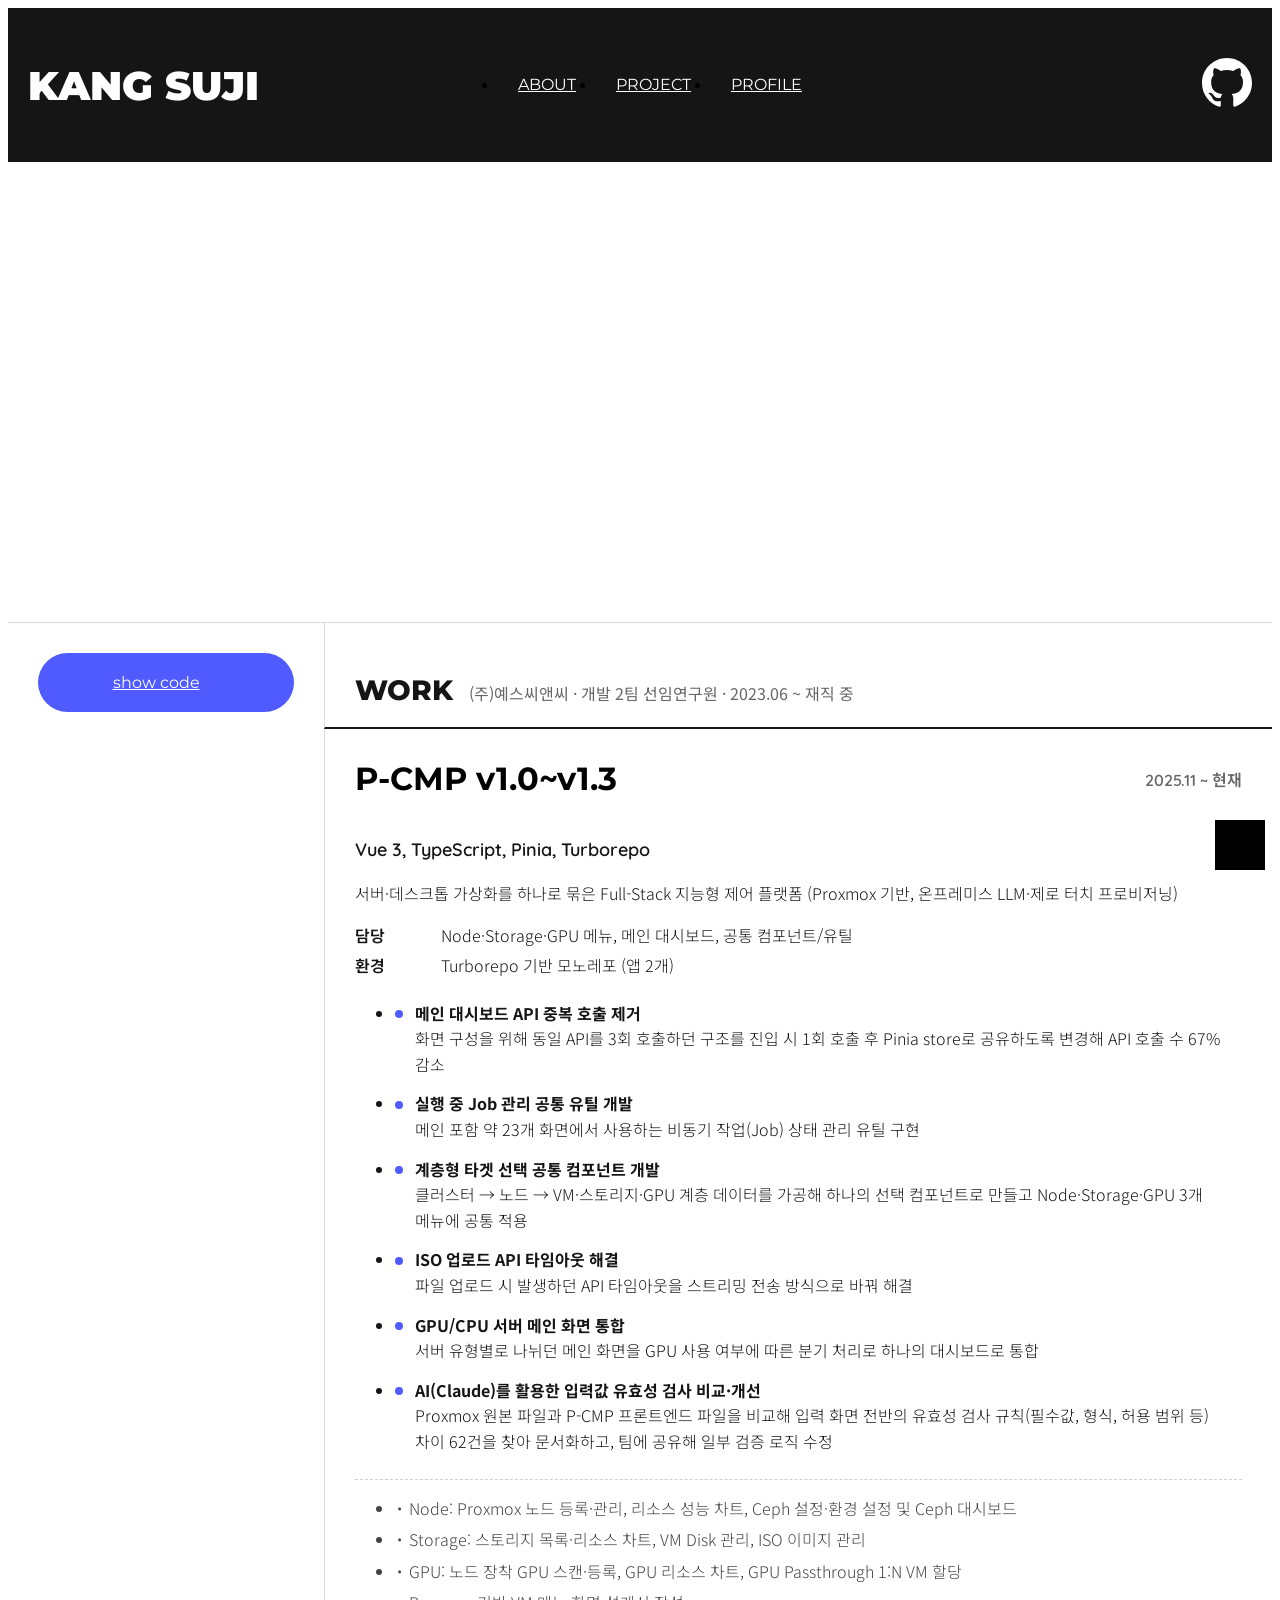
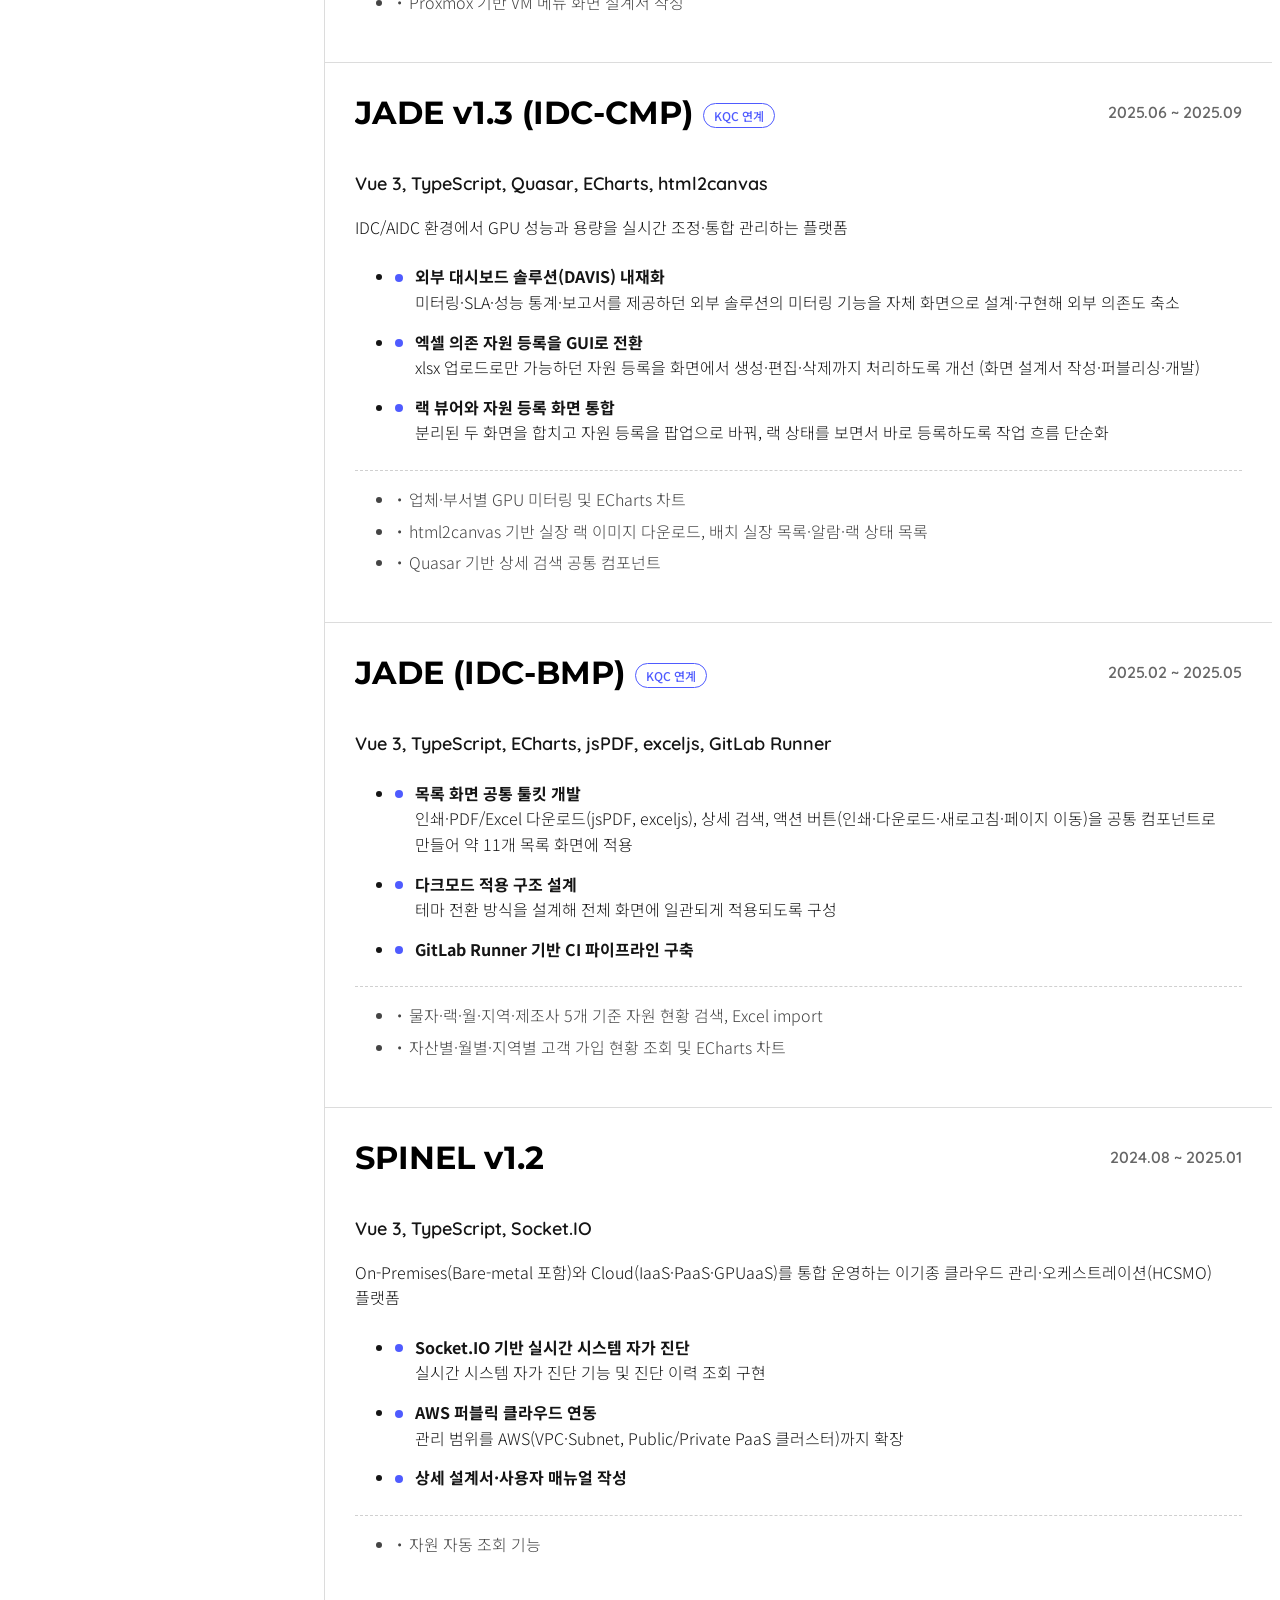
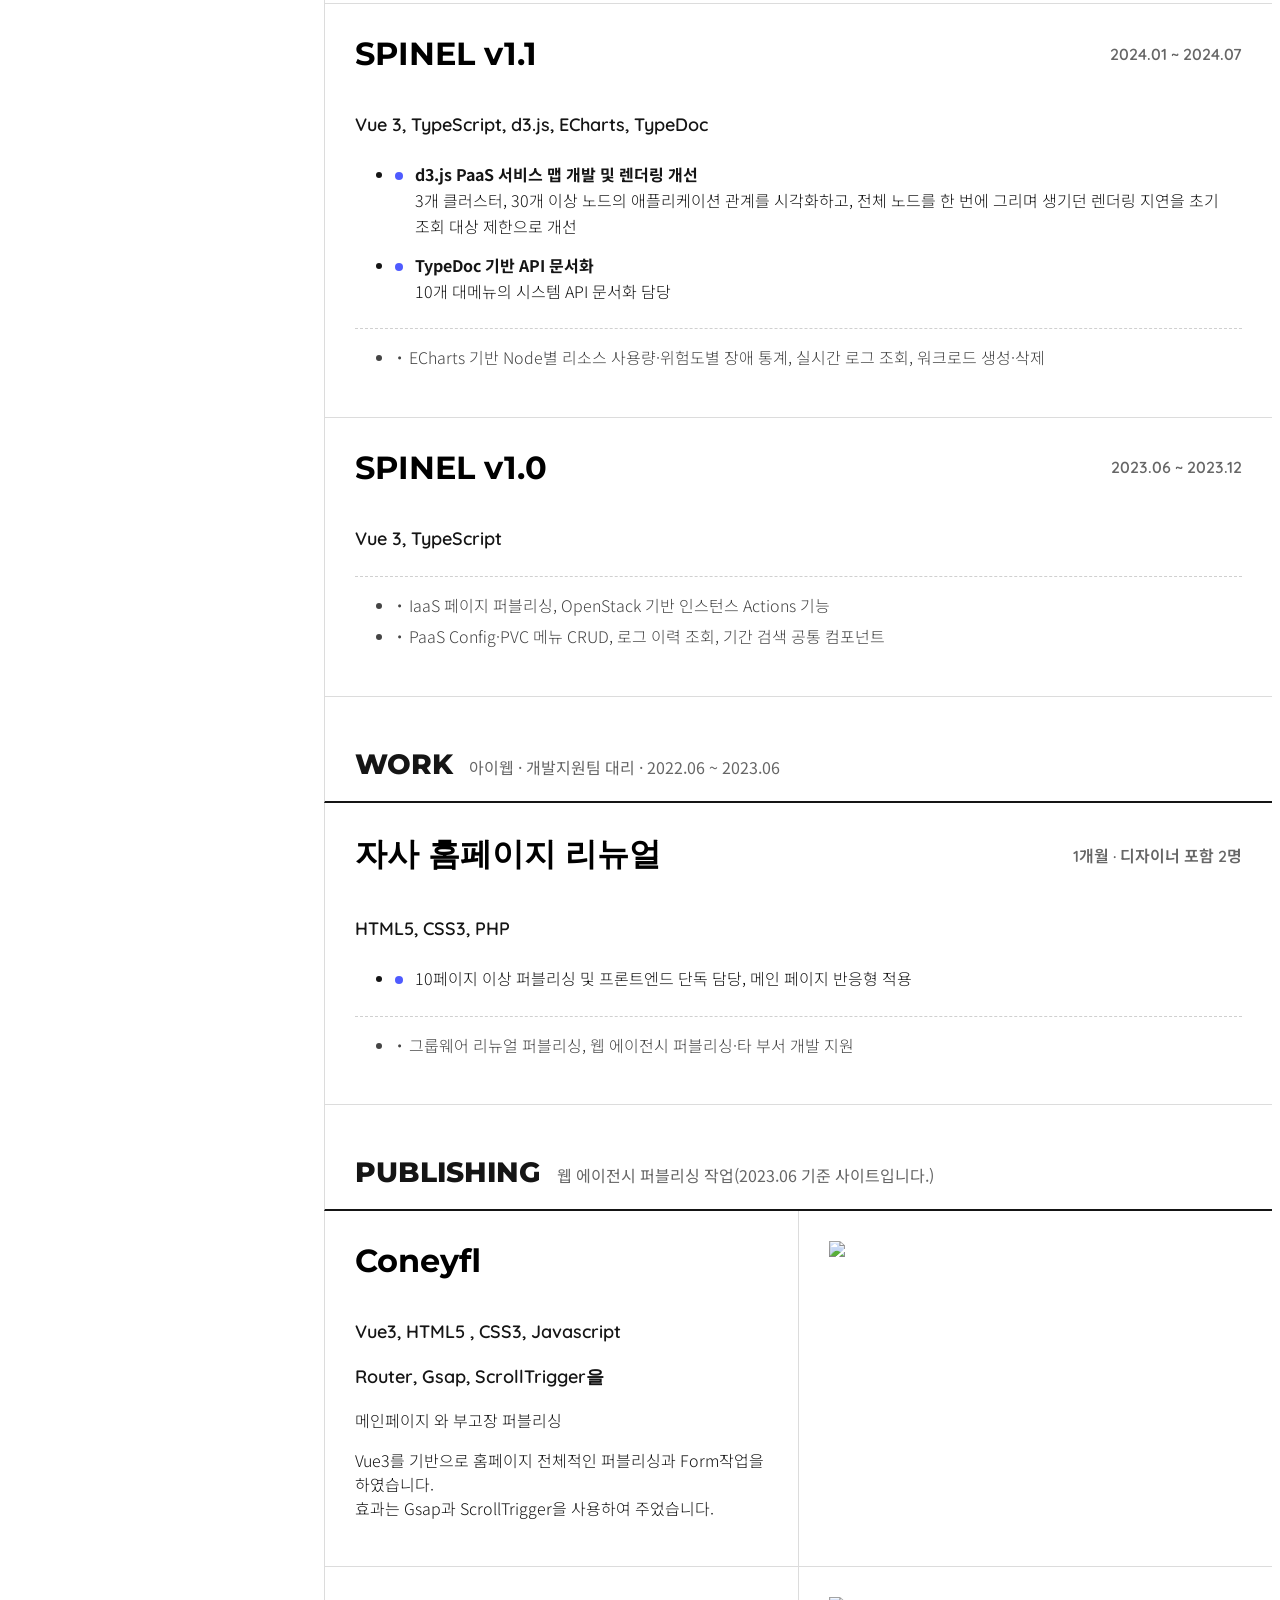
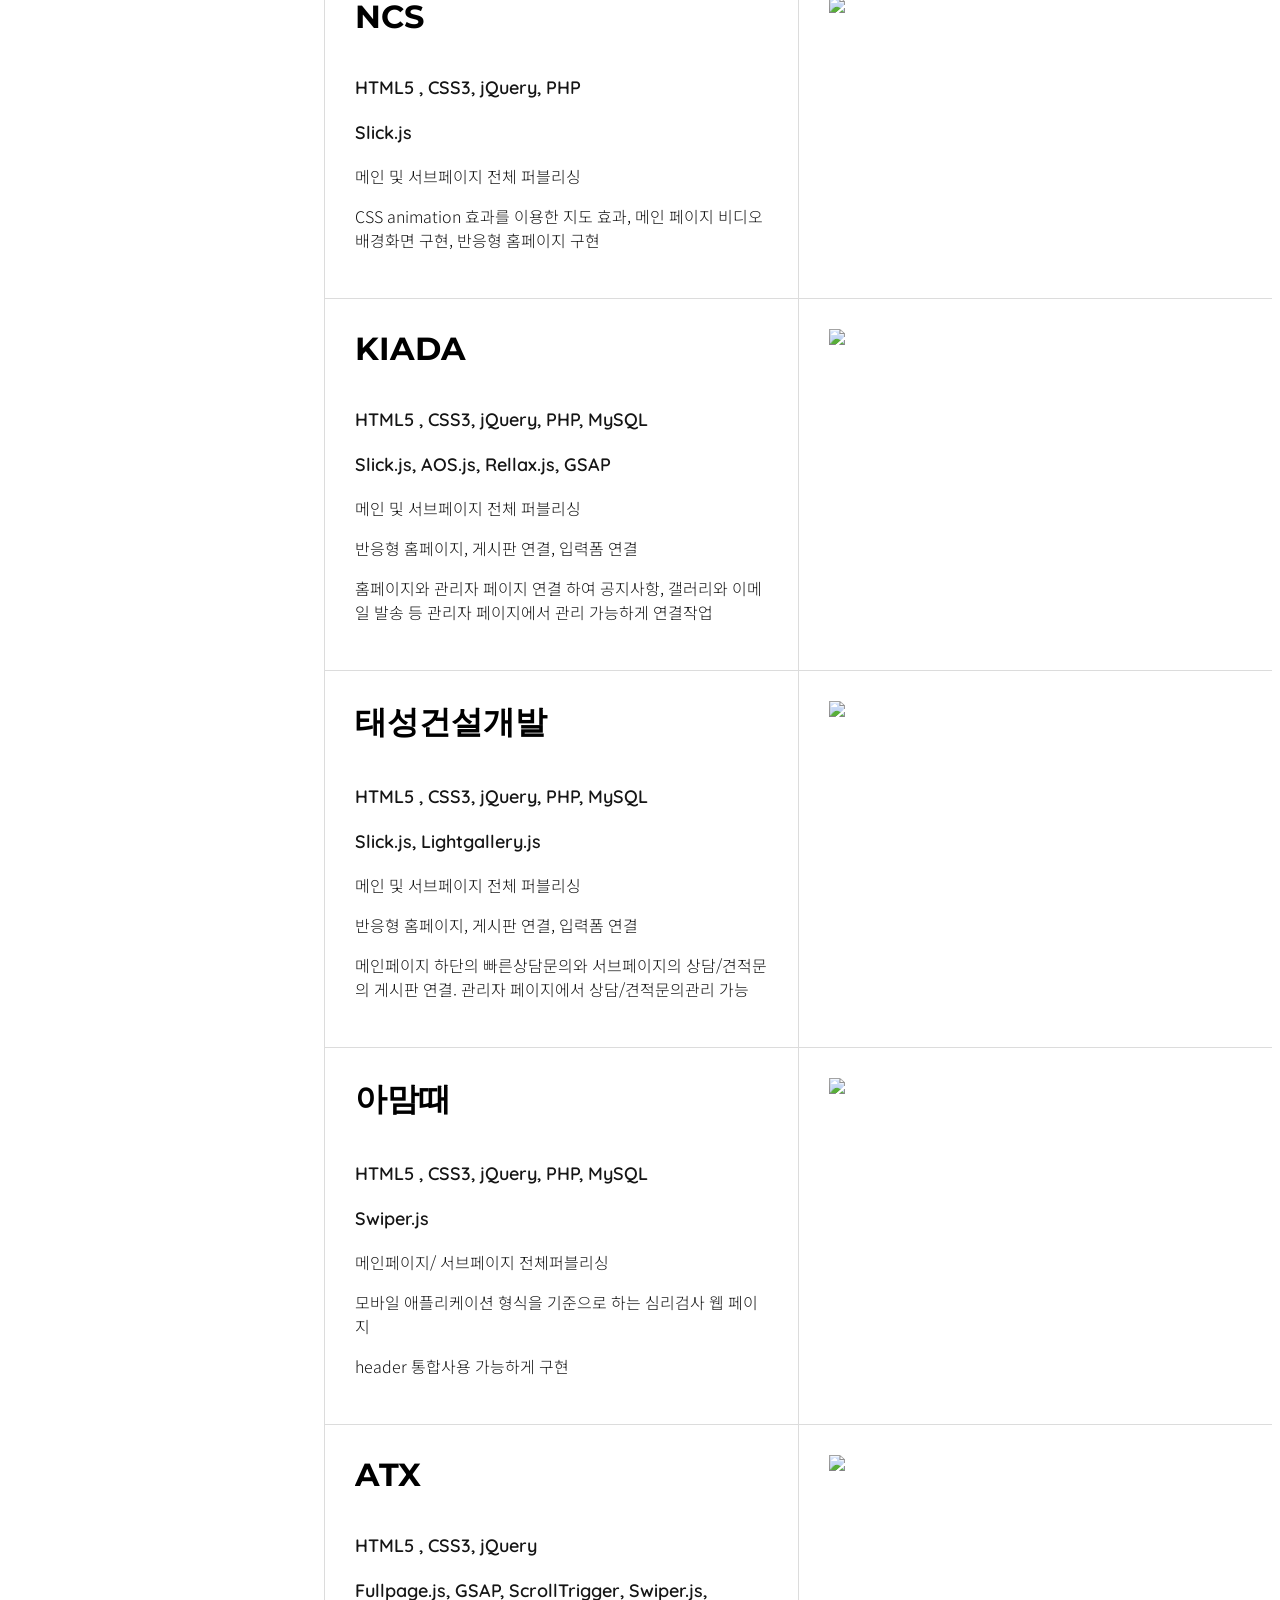
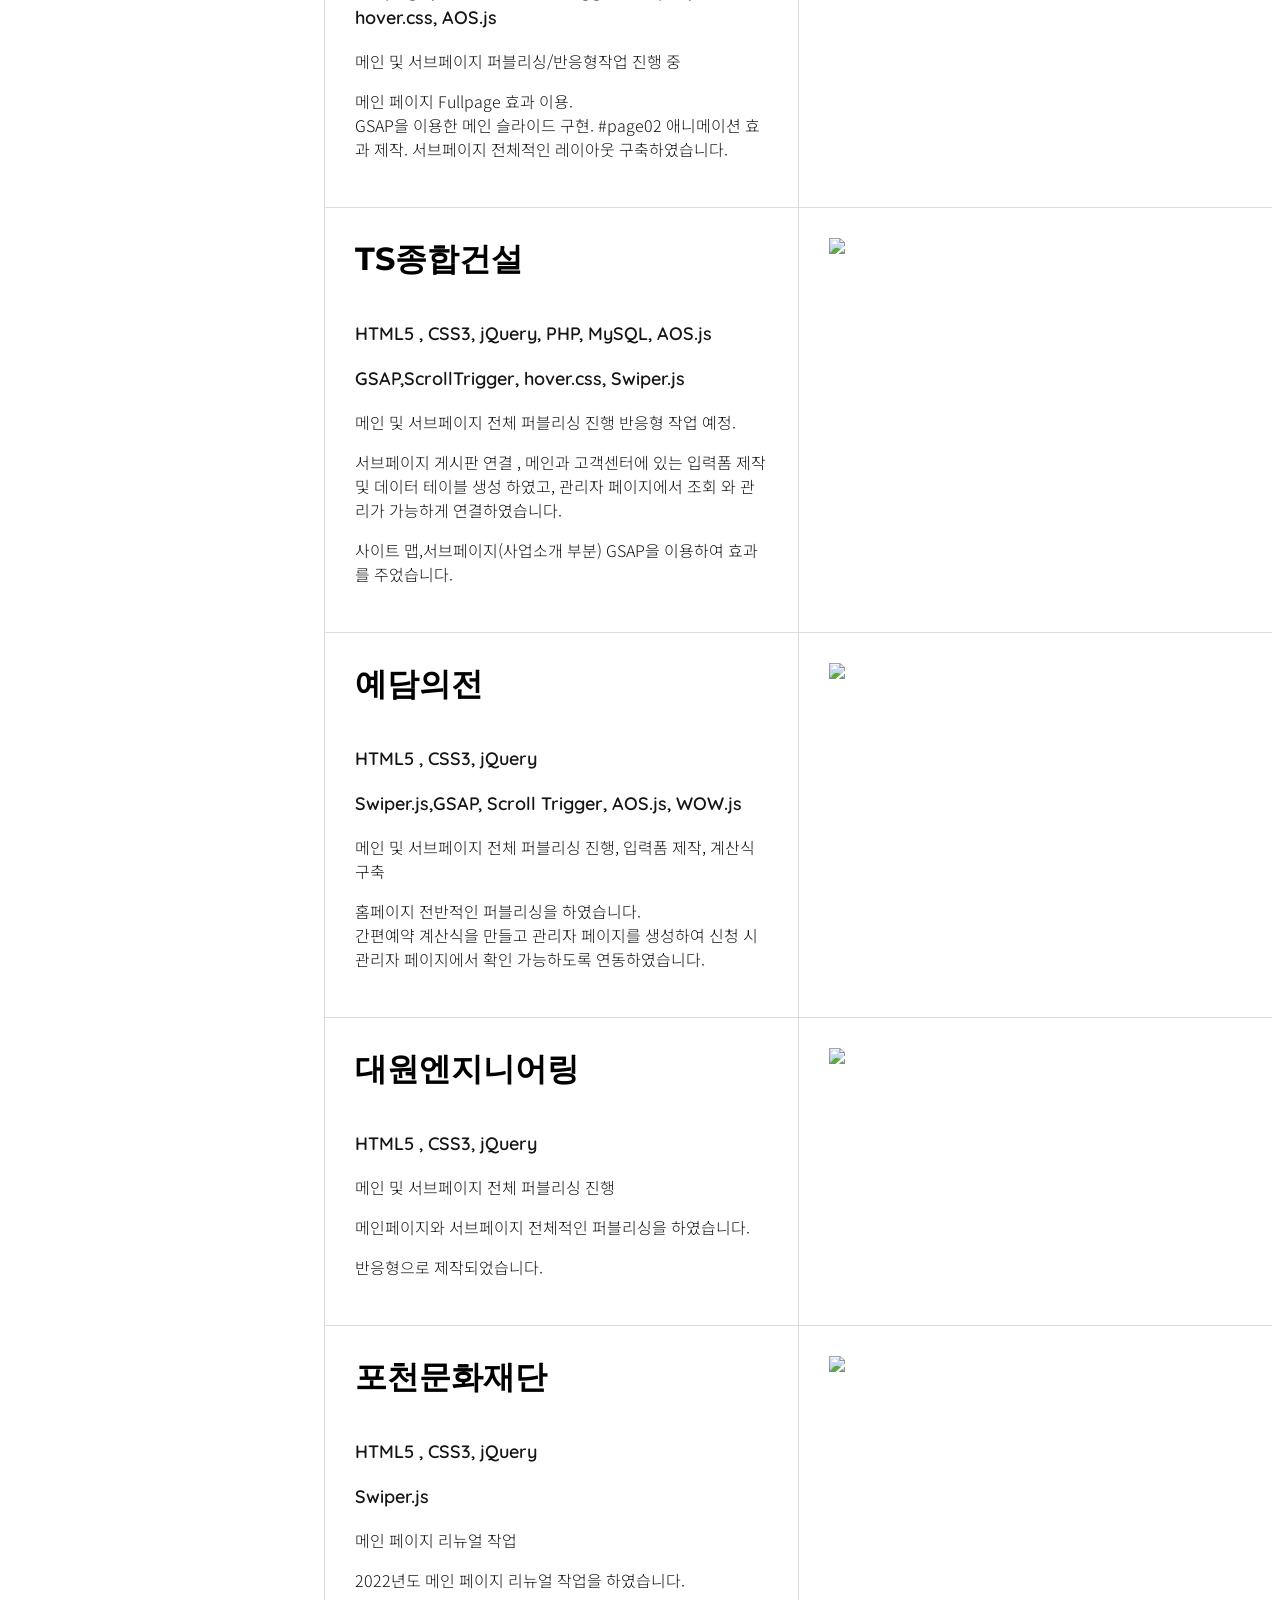
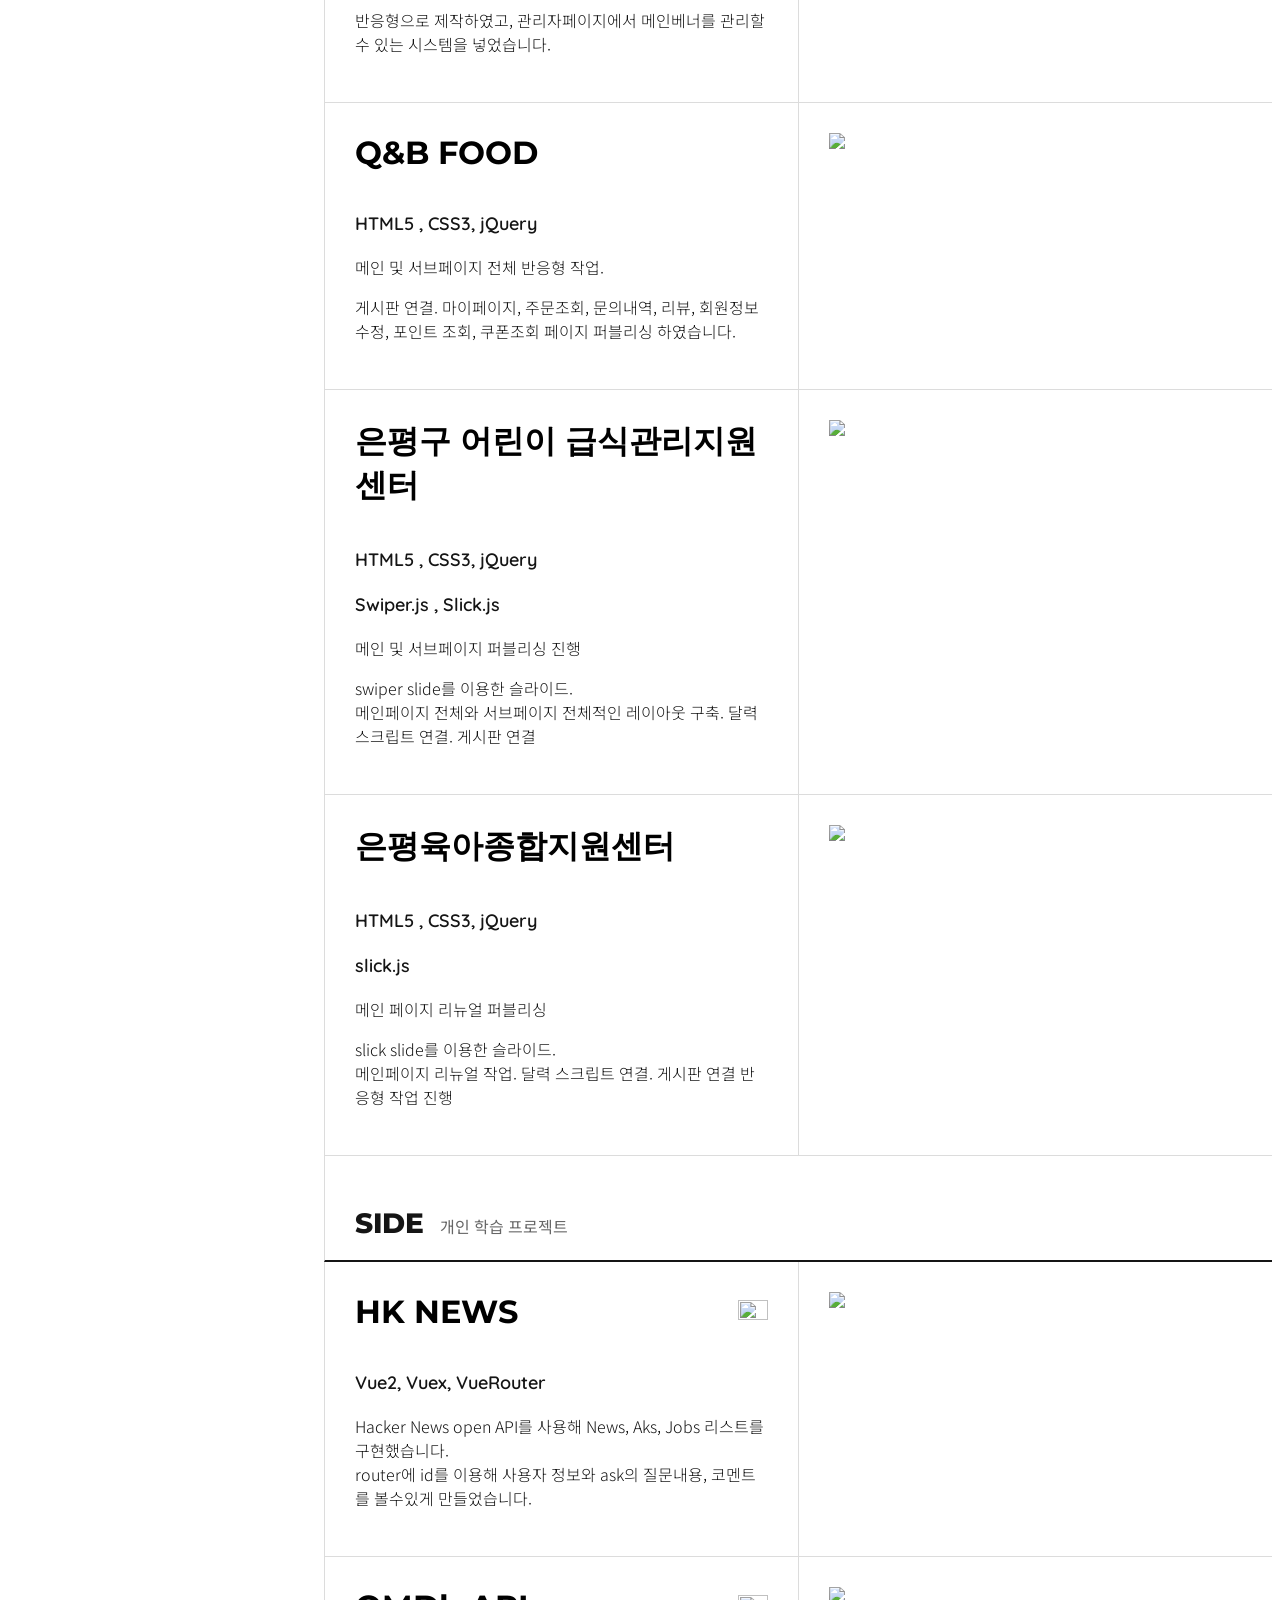
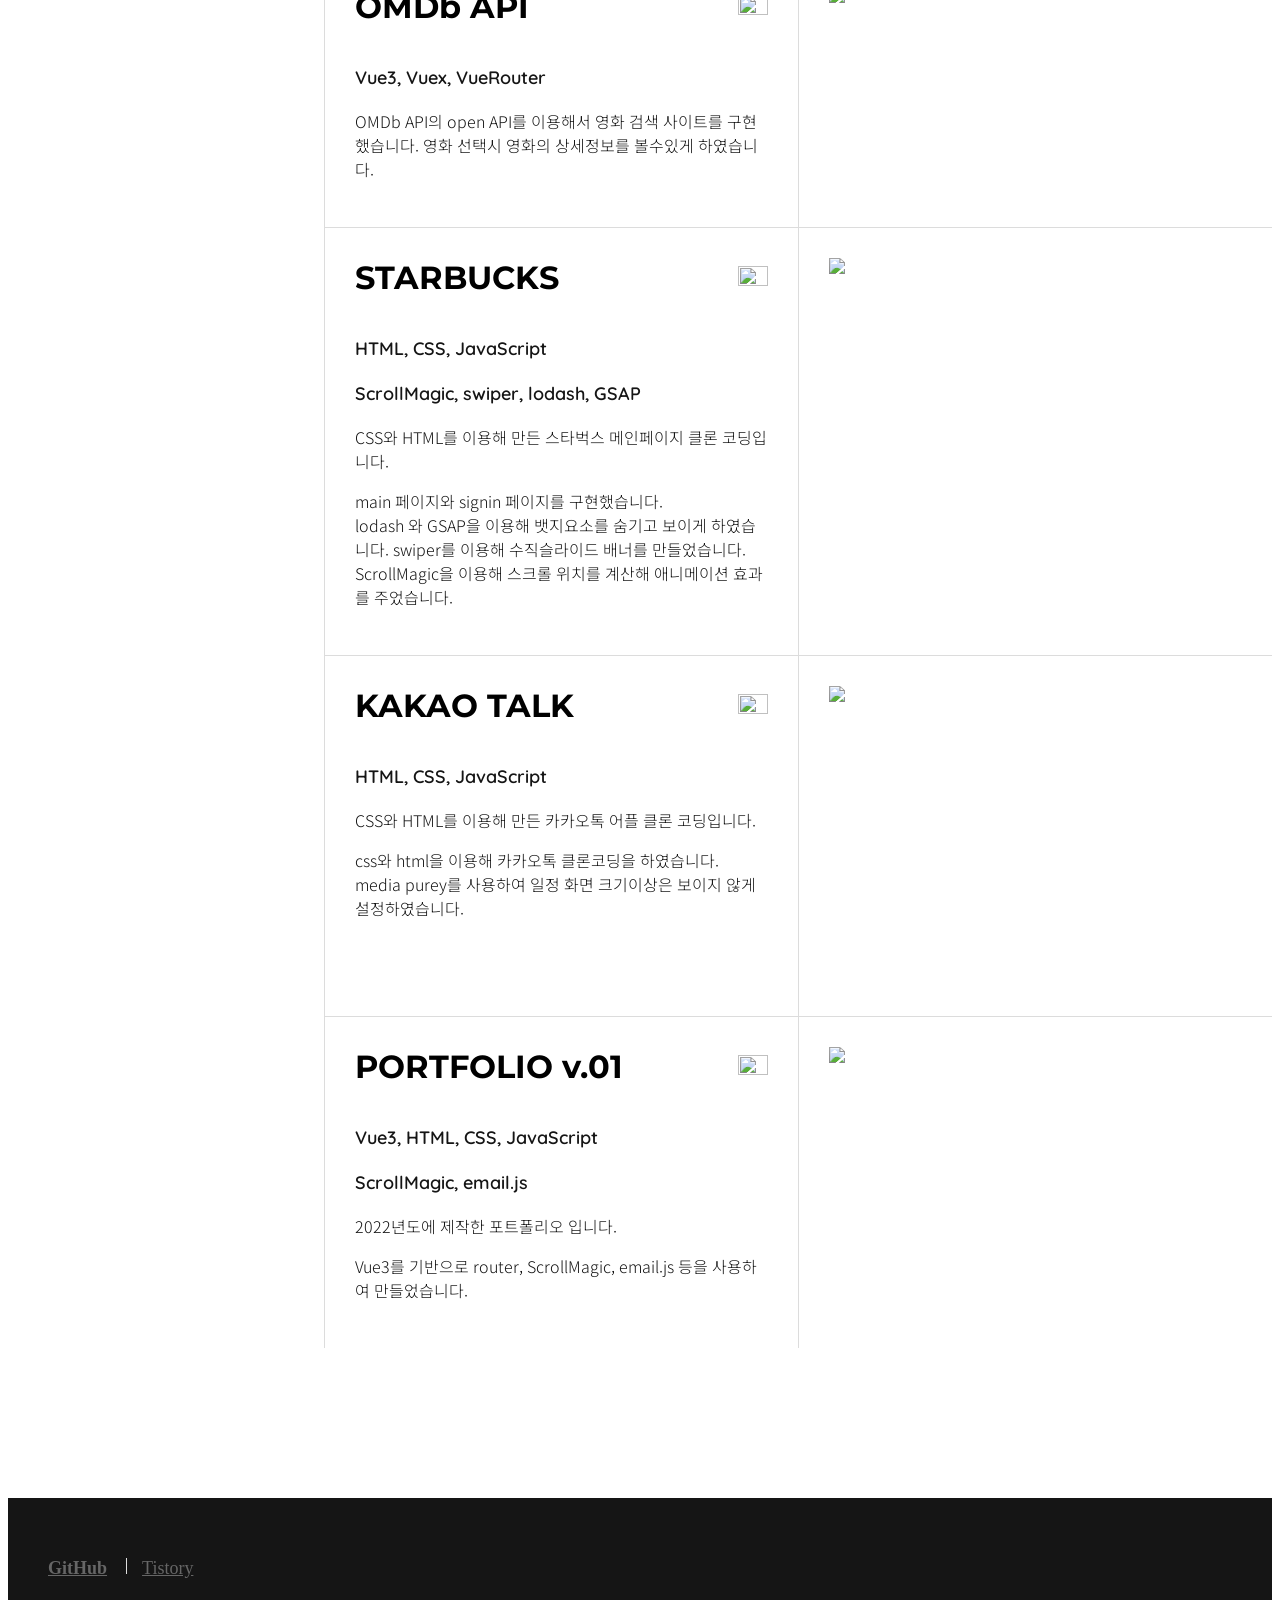
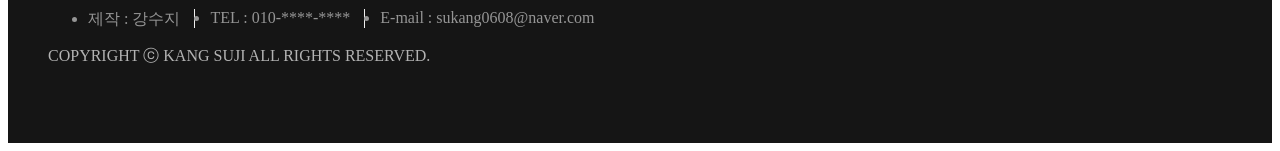
==== project.html @ e6fc9675 "feat: 2026 프론트엔드 버전으로 변경 작업" ====
<!doctype html>
<html lang="ko">
  <head>
    <meta charset="UTF-8" />
    <meta http-equiv="X-UA-Compatible" content="IE=edge" />
    <meta name="viewport" content="width=device-width, initial-scale=1.0" />

    <!--  웹 사이트의 제목-->
    <meta property="og:title" content="KANG SUJI PORTFOLIO" />
    <!-- 대표 이미지 URL (이미지를 여러 개 지정할 수 있음)-->
    <meta property="og:image" content="/images/sns.png" />
    <!-- 웹 사이트의 제목-->
    <meta property="og:site_name" content="KANG SUJI PORTFOLIO" />
    <!-- 표시하고싶은URL-->
    <!-- <meta property="og:url" content="http://chongmoa.com" /> -->
    <!--페이지 설명 -->
    <meta
      property="og:description"
      content="프론트엔드 개발자 강수지의 포트폴리오 입니다."
    />
    <!--favicon -->
    <link rel="shortcut icon" href="/images/favicon.ico" />
    <link
      rel="apple-touch-icon-precomposed"
      href="/images/apple-touch-icon.png"
    />

    <!-- reset.css -->
    <link rel="stylesheet" href="/css/reset.css" />
    <!-- aos animation -->
    <link href="https://unpkg.com/aos@2.3.1/dist/aos.css" rel="stylesheet" />
    <!-- icon -->
    <link
      rel="stylesheet"
      href="https://cdn.linearicons.com/free/1.0.0/icon-font.min.css"
    />
    <!-- Swiper slide 불러오기-->
    <link
      rel="stylesheet"
      href="https://cdnjs.cloudflare.com/ajax/libs/Swiper/4.5.1/css/swiper.css"
    />
    <link rel="stylesheet" href="/css/index.css" />
    <link rel="stylesheet" href="/css/sub.css" />
    <link rel="stylesheet" href="/css/responsive.css" />

    <script src="http://ajax.aspnetcdn.com/ajax/jQuery/jquery-1.12.4.min.js"></script>
    <script src="https://code.jquery.com/jquery-3.6.0.min.js"></script>
    <!-- aos animation -->
    <script src="https://unpkg.com/aos@2.3.1/dist/aos.js"></script>
    <!-- Swiper slide 불러오기-->
    <script src="https://cdnjs.cloudflare.com/ajax/libs/Swiper/4.5.1/js/swiper.js"></script>
    <!-- rellax -->
    <script src="https://cdnjs.cloudflare.com/ajax/libs/rellax/1.12.1/rellax.min.js"></script>
    <script src="/js/index.js"></script>
    <title>KANG SUJI PORTFOLIO</title>
  </head>
  <body>
    <header class="header">
      <div class="gnb-wrap">
        <div class="gnb">
          <div class="logo-wrap">
            <a href="index.html" class="logo">KANG SUJI</a>
          </div>

          <ul class="dep1">
            <li><a href="about.html">about</a></li>
            <li><a href="project.html">project</a></li>
            <li><a href="profile.html">profile</a></li>
          </ul>

          <div class="github-wrap">
            <a href="https://github.com/KangSuji?tab=repositories">
              <svg
                height="50"
                aria-hidden="true"
                viewBox="0 0 16 16"
                version="1.1"
                width="50"
                data-view-component="true"
                class="octicon octicon-mark-github v-align-middle"
                fill="#fff"
              >
                <path
                  fill-rule="evenodd"
                  d="M8 0C3.58 0 0 3.58 0 8c0 3.54 2.29 6.53 5.47 7.59.4.07.55-.17.55-.38 0-.19-.01-.82-.01-1.49-2.01.37-2.53-.49-2.69-.94-.09-.23-.48-.94-.82-1.13-.28-.15-.68-.52-.01-.53.63-.01 1.08.58 1.23.82.72 1.21 1.87.87 2.33.66.07-.52.28-.87.51-1.07-1.78-.2-3.64-.89-3.64-3.95 0-.87.31-1.59.82-2.15-.08-.2-.36-1.02.08-2.12 0 0 .67-.21 2.2.82.64-.18 1.32-.27 2-.27.68 0 1.36.09 2 .27 1.53-1.04 2.2-.82 2.2-.82.44 1.1.16 1.92.08 2.12.51.56.82 1.27.82 2.15 0 3.07-1.87 3.75-3.65 3.95.29.25.54.73.54 1.48 0 1.07-.01 1.93-.01 2.2 0 .21.15.46.55.38A8.013 8.013 0 0016 8c0-4.42-3.58-8-8-8z"
                ></path>
              </svg>
            </a>
          </div>
        </div>
      </div>
    </header>

    <div class="mo-header">
      <div class="mo-bg"></div>
      <div class="mo-nav">
        <a href="index.html" class="logo">KANG SUJI</a>
        <div class="btn-all">
          <span class="bar_top"></span>
          <span class="bar_mid"></span>
          <span class="bar_bot"></span>
        </div>
      </div>
      <div class="m-navbox">
        <div class="mo-top">
          <div class="btn-close">
            <a href="javascript:void(0)" title="close">
              <span class="lnr lnr-cross"></span>
            </a>
          </div>
        </div>
        <ul class="m-nav">
          <li><a href="about.html">about</a></li>
          <li><a href="project.html">project</a></li>
          <li><a href="profile.html">profile</a></li>
        </ul>

        <div class="mo-github__wrap">
          <a href="https://github.com/KangSuji?tab=repositories">
            <svg
              height="50"
              aria-hidden="true"
              viewBox="0 0 16 16"
              version="1.1"
              width="50"
              data-view-component="true"
              class="octicon octicon-mark-github v-align-middle"
              fill="#fff"
            >
              <path
                fill-rule="evenodd"
                d="M8 0C3.58 0 0 3.58 0 8c0 3.54 2.29 6.53 5.47 7.59.4.07.55-.17.55-.38 0-.19-.01-.82-.01-1.49-2.01.37-2.53-.49-2.69-.94-.09-.23-.48-.94-.82-1.13-.28-.15-.68-.52-.01-.53.63-.01 1.08.58 1.23.82.72 1.21 1.87.87 2.33.66.07-.52.28-.87.51-1.07-1.78-.2-3.64-.89-3.64-3.95 0-.87.31-1.59.82-2.15-.08-.2-.36-1.02.08-2.12 0 0 .67-.21 2.2.82.64-.18 1.32-.27 2-.27.68 0 1.36.09 2 .27 1.53-1.04 2.2-.82 2.2-.82.44 1.1.16 1.92.08 2.12.51.56.82 1.27.82 2.15 0 3.07-1.87 3.75-3.65 3.95.29.25.54.73.54 1.48 0 1.07-.01 1.93-.01 2.2 0 .21.15.46.55.38A8.013 8.013 0 0016 8c0-4.42-3.58-8-8-8z"
              ></path>
            </svg>
          </a>
        </div>
      </div>
    </div>

    <div class="project">
      <section class="project-section01">
        <div class="section-tilte" data-aos="fade-down">
          my past <br />projects
        </div>
        <div class="project__wrap">
          <div class="left-box">
            <div class="project__box">
              <a href="" class="go-git__btn"
                >show code<span class="lnr lnr-location"></span
              ></a>
            </div>
          </div>

          <div class="right-box">
            <!-- ===== 실무 프로젝트 : (주)예스씨앤씨 ===== -->
            <div class="project__group-title">
              WORK
              <small
                >(주)예스씨앤씨 · 개발 2팀 선임연구원 · 2023.06 ~ 재직 중</small
              >
            </div>

            <div class="right-box__inner work" id="work1">
              <div class="project__box">
                <div class="project__box-title">
                  <span class="project__box-title__name">P-CMP v1.0~v1.3</span>
                  <span class="project__period">2025.11 ~ 현재</span>
                </div>
                <div class="project__box-content">
                  <p class="lang-name">Vue 3, TypeScript, Pinia, Turborepo</p>
                  <p class="project__summary">
                    서버·데스크톱 가상화를 하나로 묶은 Full-Stack 지능형 제어
                    플랫폼 (Proxmox 기반, 온프레미스 LLM·제로 터치 프로비저닝)
                  </p>
                  <dl class="project__meta">
                    <dt>담당</dt>
                    <dd>
                      Node·Storage·GPU 메뉴, 메인 대시보드, 공통 컴포넌트/유틸
                    </dd>
                    <dt>환경</dt>
                    <dd>Turborepo 기반 모노레포 (앱 2개)</dd>
                  </dl>
                  <ul class="project__achievements">
                    <li>
                      <strong>메인 대시보드 API 중복 호출 제거</strong>
                      화면 구성을 위해 동일 API를 3회 호출하던 구조를 진입 시
                      1회 호출 후 Pinia store로 공유하도록 변경해 API 호출 수
                      67% 감소
                    </li>
                    <li>
                      <strong>실행 중 Job 관리 공통 유틸 개발</strong>
                      메인 포함 약 23개 화면에서 사용하는 비동기 작업(Job) 상태
                      관리 유틸 구현
                    </li>
                    <li>
                      <strong>계층형 타겟 선택 공통 컴포넌트 개발</strong>
                      클러스터 → 노드 → VM·스토리지·GPU 계층 데이터를 가공해
                      하나의 선택 컴포넌트로 만들고 Node·Storage·GPU 3개 메뉴에
                      공통 적용
                    </li>
                    <li>
                      <strong>ISO 업로드 API 타임아웃 해결</strong>
                      파일 업로드 시 발생하던 API 타임아웃을 스트리밍 전송
                      방식으로 바꿔 해결
                    </li>
                    <li>
                      <strong>GPU/CPU 서버 메인 화면 통합</strong>
                      서버 유형별로 나뉘던 메인 화면을 GPU 사용 여부에 따른 분기
                      처리로 하나의 대시보드로 통합
                    </li>
                    <li>
                      <strong
                        >AI(Claude)를 활용한 입력값 유효성 검사
                        비교·개선</strong
                      >
                      Proxmox 원본 파일과 P-CMP 프론트엔드 파일을 비교해 입력
                      화면 전반의 유효성 검사 규칙(필수값, 형식, 허용 범위 등)
                      차이 62건을 찾아 문서화하고, 팀에 공유해 일부 검증 로직
                      수정
                    </li>
                  </ul>
                  <ul class="project__tasks">
                    <li>
                      Node: Proxmox 노드 등록·관리, 리소스 성능 차트, Ceph
                      설정·환경 설정 및 Ceph 대시보드
                    </li>
                    <li>
                      Storage: 스토리지 목록·리소스 차트, VM Disk 관리, ISO
                      이미지 관리
                    </li>
                    <li>
                      GPU: 노드 장착 GPU 스캔·등록, GPU 리소스 차트, GPU
                      Passthrough 1:N VM 할당
                    </li>
                    <li>Proxmox 기반 VM 메뉴 화면 설계서 작성</li>
                  </ul>
                </div>
              </div>
            </div>

            <div class="right-box__inner work" id="work2">
              <div class="project__box">
                <div class="project__box-title">
                  <span class="project__box-title__name"
                    >JADE v1.3 (IDC-CMP)<span class="project__tag"
                      >KQC 연계</span
                    ></span
                  >
                  <span class="project__period">2025.06 ~ 2025.09</span>
                </div>
                <div class="project__box-content">
                  <p class="lang-name">
                    Vue 3, TypeScript, Quasar, ECharts, html2canvas
                  </p>
                  <p class="project__summary">
                    IDC/AIDC 환경에서 GPU 성능과 용량을 실시간 조정·통합
                    관리하는 플랫폼
                  </p>
                  <ul class="project__achievements">
                    <li>
                      <strong>외부 대시보드 솔루션(DAVIS) 내재화</strong>
                      미터링·SLA·성능 통계·보고서를 제공하던 외부 솔루션의
                      미터링 기능을 자체 화면으로 설계·구현해 외부 의존도 축소
                    </li>
                    <li>
                      <strong>엑셀 의존 자원 등록을 GUI로 전환</strong>
                      xlsx 업로드로만 가능하던 자원 등록을 화면에서
                      생성·편집·삭제까지 처리하도록 개선 (화면 설계서
                      작성·퍼블리싱·개발)
                    </li>
                    <li>
                      <strong>랙 뷰어와 자원 등록 화면 통합</strong>
                      분리된 두 화면을 합치고 자원 등록을 팝업으로 바꿔, 랙
                      상태를 보면서 바로 등록하도록 작업 흐름 단순화
                    </li>
                  </ul>
                  <ul class="project__tasks">
                    <li>업체·부서별 GPU 미터링 및 ECharts 차트</li>
                    <li>
                      html2canvas 기반 실장 랙 이미지 다운로드, 배치 실장
                      목록·알람·랙 상태 목록
                    </li>
                    <li>Quasar 기반 상세 검색 공통 컴포넌트</li>
                  </ul>
                </div>
              </div>
            </div>

            <div class="right-box__inner work" id="work3">
              <div class="project__box">
                <div class="project__box-title">
                  <span class="project__box-title__name"
                    >JADE (IDC-BMP)<span class="project__tag"
                      >KQC 연계</span
                    ></span
                  >
                  <span class="project__period">2025.02 ~ 2025.05</span>
                </div>
                <div class="project__box-content">
                  <p class="lang-name">
                    Vue 3, TypeScript, ECharts, jsPDF, exceljs, GitLab Runner
                  </p>
                  <ul class="project__achievements">
                    <li>
                      <strong>목록 화면 공통 툴킷 개발</strong>
                      인쇄·PDF/Excel 다운로드(jsPDF, exceljs), 상세 검색, 액션
                      버튼(인쇄·다운로드·새로고침·페이지 이동)을 공통 컴포넌트로
                      만들어 약 11개 목록 화면에 적용
                    </li>
                    <li>
                      <strong>다크모드 적용 구조 설계</strong>
                      테마 전환 방식을 설계해 전체 화면에 일관되게 적용되도록
                      구성
                    </li>
                    <li>
                      <strong>GitLab Runner 기반 CI 파이프라인 구축</strong>
                    </li>
                  </ul>
                  <ul class="project__tasks">
                    <li>
                      물자·랙·월·지역·제조사 5개 기준 자원 현황 검색, Excel
                      import
                    </li>
                    <li>
                      자산별·월별·지역별 고객 가입 현황 조회 및 ECharts 차트
                    </li>
                  </ul>
                </div>
              </div>
            </div>

            <div class="right-box__inner work" id="work4">
              <div class="project__box">
                <div class="project__box-title">
                  <span class="project__box-title__name">SPINEL v1.2</span>
                  <span class="project__period">2024.08 ~ 2025.01</span>
                </div>
                <div class="project__box-content">
                  <p class="lang-name">Vue 3, TypeScript, Socket.IO</p>
                  <p class="project__summary">
                    On-Premises(Bare-metal 포함)와 Cloud(IaaS·PaaS·GPUaaS)를
                    통합 운영하는 이기종 클라우드 관리·오케스트레이션(HCSMO)
                    플랫폼
                  </p>
                  <ul class="project__achievements">
                    <li>
                      <strong>Socket.IO 기반 실시간 시스템 자가 진단</strong>
                      실시간 시스템 자가 진단 기능 및 진단 이력 조회 구현
                    </li>
                    <li>
                      <strong>AWS 퍼블릭 클라우드 연동</strong>
                      관리 범위를 AWS(VPC·Subnet, Public/Private PaaS
                      클러스터)까지 확장
                    </li>
                    <li><strong>상세 설계서·사용자 매뉴얼 작성</strong></li>
                  </ul>
                  <ul class="project__tasks">
                    <li>자원 자동 조회 기능</li>
                  </ul>
                </div>
              </div>
            </div>

            <div class="right-box__inner work" id="work5">
              <div class="project__box">
                <div class="project__box-title">
                  <span class="project__box-title__name">SPINEL v1.1</span>
                  <span class="project__period">2024.01 ~ 2024.07</span>
                </div>
                <div class="project__box-content">
                  <p class="lang-name">
                    Vue 3, TypeScript, d3.js, ECharts, TypeDoc
                  </p>
                  <ul class="project__achievements">
                    <li>
                      <strong>d3.js PaaS 서비스 맵 개발 및 렌더링 개선</strong>
                      3개 클러스터, 30개 이상 노드의 애플리케이션 관계를
                      시각화하고, 전체 노드를 한 번에 그리며 생기던 렌더링
                      지연을 초기 조회 대상 제한으로 개선
                    </li>
                    <li>
                      <strong>TypeDoc 기반 API 문서화</strong>
                      10개 대메뉴의 시스템 API 문서화 담당
                    </li>
                  </ul>
                  <ul class="project__tasks">
                    <li>
                      ECharts 기반 Node별 리소스 사용량·위험도별 장애 통계,
                      실시간 로그 조회, 워크로드 생성·삭제
                    </li>
                  </ul>
                </div>
              </div>
            </div>

            <div class="right-box__inner work" id="work6">
              <div class="project__box">
                <div class="project__box-title">
                  <span class="project__box-title__name">SPINEL v1.0</span>
                  <span class="project__period">2023.06 ~ 2023.12</span>
                </div>
                <div class="project__box-content">
                  <p class="lang-name">Vue 3, TypeScript</p>
                  <ul class="project__tasks">
                    <li>
                      IaaS 페이지 퍼블리싱, OpenStack 기반 인스턴스 Actions 기능
                    </li>
                    <li>
                      PaaS Config·PVC 메뉴 CRUD, 로그 이력 조회, 기간 검색 공통
                      컴포넌트
                    </li>
                  </ul>
                </div>
              </div>
            </div>

            <!-- ===== 아이웹 ===== -->
            <div class="project__group-title">
              WORK
              <small>아이웹 · 개발지원팀 대리 · 2022.06 ~ 2023.06</small>
            </div>

            <div class="right-box__inner work" id="work7">
              <div class="project__box">
                <div class="project__box-title">
                  <span class="project__box-title__name"
                    >자사 홈페이지 리뉴얼</span
                  >
                  <span class="project__period">1개월 · 디자이너 포함 2명</span>
                </div>
                <div class="project__box-content">
                  <p class="lang-name">HTML5, CSS3, PHP</p>
                  <ul class="project__achievements">
                    <li>
                      10페이지 이상 퍼블리싱 및 프론트엔드 단독 담당, 메인
                      페이지 반응형 적용
                    </li>
                  </ul>
                  <ul class="project__tasks">
                    <li>
                      그룹웨어 리뉴얼 퍼블리싱, 웹 에이전시 퍼블리싱·타 부서
                      개발 지원
                    </li>
                  </ul>
                </div>
              </div>
            </div>

            <!-- ===== 웹 에이전시 퍼블리싱 ===== -->
            <div class="project__group-title">
              PUBLISHING
              <small>
                웹 에이전시 퍼블리싱 작업(2023.06 기준 사이트입니다.)
              </small>
            </div>

            <div class="right-box__inner" id="pro13">
              <div class="project__box">
                <div class="project__box-title">
                  <span class="project__box-title__name">Coneyfl</span>
                </div>
                <div class="project__box-content">
                  <p class="lang-name">Vue3, HTML5 , CSS3, Javascript</p>
                  <p class="lang-name">Router, Gsap, ScrollTrigger을</p>
                  <p>메인페이지 와 부고장 퍼블리싱</p>
                  <p>
                    Vue3를 기반으로 홈페이지 전체적인 퍼블리싱과 Form작업을
                    하였습니다.<br />
                    효과는 Gsap과 ScrollTrigger을 사용하여 주었습니다.
                  </p>
                </div>
              </div>
              <div class="project__box">
                <img src="/images/coneylf.png" />
              </div>
            </div>
            <div class="right-box__inner" id="pro1">
              <div class="project__box">
                <div class="project__box-title">
                  <span class="project__box-title__name">NCS</span>
                </div>
                <div class="project__box-content">
                  <p class="lang-name">HTML5 , CSS3, jQuery, PHP</p>
                  <p class="lang-name">Slick.js</p>
                  <p>메인 및 서브페이지 전체 퍼블리싱</p>
                  <p>
                    CSS animation 효과를 이용한 지도 효과, 메인 페이지 비디오
                    배경화면 구현, 반응형 홈페이지 구현
                  </p>
                </div>
              </div>
              <div class="project__box">
                <img src="/images/ncs-pc.png" />
              </div>
            </div>

            <div class="right-box__inner" id="pro2">
              <div class="project__box">
                <div class="project__box-title">
                  <span class="project__box-title__name">KIADA</span>
                </div>
                <div class="project__box-content">
                  <p class="lang-name">HTML5 , CSS3, jQuery, PHP, MySQL</p>
                  <p class="lang-name">Slick.js, AOS.js, Rellax.js, GSAP</p>
                  <p>메인 및 서브페이지 전체 퍼블리싱</p>
                  <p>반응형 홈페이지, 게시판 연결, 입력폼 연결</p>
                  <p>
                    홈페이지와 관리자 페이지 연결 하여 공지사항, 갤러리와 이메일
                    발송 등 관리자 페이지에서 관리 가능하게 연결작업
                  </p>
                </div>
              </div>
              <div class="project__box">
                <img src="/images/kiada-pc.png" />
              </div>
            </div>

            <div class="right-box__inner" id="pro3">
              <div class="project__box">
                <div class="project__box-title">
                  <span class="project__box-title__name">태성건설개발</span>
                </div>
                <div class="project__box-content">
                  <p class="lang-name">HTML5 , CSS3, jQuery, PHP, MySQL</p>
                  <p class="lang-name">Slick.js, Lightgallery.js</p>
                  <p>메인 및 서브페이지 전체 퍼블리싱</p>
                  <p>반응형 홈페이지, 게시판 연결, 입력폼 연결</p>
                  <p>
                    메인페이지 하단의 빠른상담문의와 서브페이지의 상담/견적문의
                    게시판 연결. 관리자 페이지에서 상담/견적문의관리 가능
                  </p>
                </div>
              </div>
              <div class="project__box">
                <img src="/images/teasung-pc.png" />
              </div>
            </div>

            <div class="right-box__inner" id="pro4">
              <div class="project__box">
                <div class="project__box-title">
                  <span class="project__box-title__name">아맘때</span>
                </div>
                <div class="project__box-content">
                  <p class="lang-name">HTML5 , CSS3, jQuery, PHP, MySQL</p>
                  <p class="lang-name">Swiper.js</p>
                  <p>메인페이지/ 서브페이지 전체퍼블리싱</p>
                  <p>
                    모바일 애플리케이션 형식을 기준으로 하는 심리검사 웹 페이지
                  </p>
                  <p>header 통합사용 가능하게 구현</p>
                </div>
              </div>
              <div class="project__box">
                <img
                  src="/images/amomtea.png"
                  style="height: 300px; object-fit: contain"
                />
              </div>
            </div>

            <div class="right-box__inner" id="pro5">
              <div class="project__box">
                <div class="project__box-title">
                  <span class="project__box-title__name">ATX</span>
                </div>
                <div class="project__box-content">
                  <p class="lang-name">HTML5 , CSS3, jQuery</p>
                  <p class="lang-name">
                    Fullpage.js, GSAP, ScrollTrigger, Swiper.js, hover.css,
                    AOS.js
                  </p>
                  <p>메인 및 서브페이지 퍼블리싱/반응형작업 진행 중</p>
                  <p>
                    메인 페이지 Fullpage 효과 이용.<br />
                    GSAP을 이용한 메인 슬라이드 구현. #page02 애니메이션 효과
                    제작. 서브페이지 전체적인 레이아웃 구축하였습니다.
                  </p>
                </div>
              </div>
              <div class="project__box">
                <img src="/images/atx-pc.png" />
              </div>
            </div>

            <div class="right-box__inner" id="pro6">
              <div class="project__box">
                <div class="project__box-title">
                  <span class="project__box-title__name">TS종합건설</span>
                </div>
                <div class="project__box-content">
                  <p class="lang-name">
                    HTML5 , CSS3, jQuery, PHP, MySQL, AOS.js
                  </p>
                  <p class="lang-name">
                    GSAP,ScrollTrigger, hover.css, Swiper.js
                  </p>
                  <p>메인 및 서브페이지 전체 퍼블리싱 진행 반응형 작업 예정.</p>
                  <p>
                    서브페이지 게시판 연결 , 메인과 고객센터에 있는 입력폼 제작
                    및 데이터 테이블 생성 하였고, 관리자 페이지에서 조회 와
                    관리가 가능하게 연결하였습니다.
                  </p>
                  <p>
                    사이트 맵,서브페이지(사업소개 부분) GSAP을 이용하여 효과를
                    주었습니다.
                  </p>
                </div>
              </div>
              <div class="project__box">
                <img src="/images/TS.png" />
              </div>
            </div>

            <div class="right-box__inner" id="pro7">
              <div class="project__box">
                <div class="project__box-title">
                  <span class="project__box-title__name">예담의전</span>
                </div>
                <div class="project__box-content">
                  <p class="lang-name">HTML5 , CSS3, jQuery</p>
                  <p class="lang-name">
                    Swiper.js,GSAP, Scroll Trigger, AOS.js, WOW.js
                  </p>
                  <p>
                    메인 및 서브페이지 전체 퍼블리싱 진행, 입력폼 제작, 계산식
                    구축
                  </p>
                  <p>
                    홈페이지 전반적인 퍼블리싱을 하였습니다.<br />
                    간편예약 계산식을 만들고 관리자 페이지를 생성하여 신청 시
                    관리자 페이지에서 확인 가능하도록 연동하였습니다.
                  </p>
                </div>
              </div>
              <div class="project__box">
                <img src="/images/yeadam.png" />
              </div>
            </div>

            <div class="right-box__inner" id="pro8">
              <div class="project__box">
                <div class="project__box-title">
                  <span class="project__box-title__name">대원엔지니어링</span>
                </div>
                <div class="project__box-content">
                  <p class="lang-name">HTML5 , CSS3, jQuery</p>
                  <p class="lang-name"></p>
                  <p>메인 및 서브페이지 전체 퍼블리싱 진행</p>
                  <p>메인페이지와 서브페이지 전체적인 퍼블리싱을 하였습니다.</p>
                  <p>반응형으로 제작되었습니다.</p>
                </div>
              </div>
              <div class="project__box">
                <img src="/images/daewon.png" />
              </div>
            </div>

            <div class="right-box__inner" id="pro9">
              <div class="project__box">
                <div class="project__box-title">
                  <span class="project__box-title__name">포천문화재단</span>
                </div>
                <div class="project__box-content">
                  <p class="lang-name">HTML5 , CSS3, jQuery</p>
                  <p class="lang-name">Swiper.js</p>
                  <p>메인 페이지 리뉴얼 작업</p>
                  <p>2022년도 메인 페이지 리뉴얼 작업을 하였습니다.</p>
                  <p>
                    반응형으로 제작하였고, 관리자페이지에서 메인베너를 관리할수
                    있는 시스템을 넣었습니다.
                  </p>
                </div>
              </div>
              <div class="project__box">
                <img src="/images/pocheon.png" />
              </div>
            </div>

            <div class="right-box__inner" id="pro10">
              <div class="project__box">
                <div class="project__box-title">
                  <span class="project__box-title__name">Q&B FOOD</span>
                  <!-- <a href="http://qnbfood.smilework.kr/" target="_blank"
                    ><img src="/images/arrow-link-ico_black.svg"
                  /></a> -->
                </div>
                <div class="project__box-content">
                  <p class="lang-name">HTML5 , CSS3, jQuery</p>
                  <p class="lang-name"></p>
                  <p>메인 및 서브페이지 전체 반응형 작업.</p>
                  <p>
                    게시판 연결. 마이페이지, 주문조회, 문의내역, 리뷰,
                    회원정보수정, 포인트 조회, 쿠폰조회 페이지 퍼블리싱
                    하였습니다.
                  </p>
                </div>
              </div>
              <div class="project__box">
                <img src="/images/qnb.png" />
              </div>
            </div>

            <div class="right-box__inner" id="pro11">
              <div class="project__box">
                <div class="project__box-title">
                  <span class="project__box-title__name"
                    >은평구 어린이 급식관리지원센터</span
                  >
                  <!-- <a href="http://epfood.cleanweb.kr/" target="_blank"
                    ><img src="/images/arrow-link-ico_black.svg"
                  /></a> -->
                </div>
                <div class="project__box-content">
                  <p class="lang-name">HTML5 , CSS3, jQuery</p>
                  <p class="lang-name">Swiper.js , Slick.js</p>
                  <p>메인 및 서브페이지 퍼블리싱 진행</p>
                  <p>
                    swiper slide를 이용한 슬라이드.<br />
                    메인페이지 전체와 서브페이지 전체적인 레이아웃 구축. 달력
                    스크립트 연결. 게시판 연결
                  </p>
                </div>
              </div>
              <div class="project__box">
                <img src="/images/epfood.png" />
              </div>
            </div>

            <div class="right-box__inner" id="pro12">
              <div class="project__box">
                <div class="project__box-title">
                  <span class="project__box-title__name"
                    >은평육아종합지원센터</span
                  >
                </div>
                <div class="project__box-content">
                  <p class="lang-name">HTML5 , CSS3, jQuery</p>
                  <p class="lang-name">slick.js</p>
                  <p>메인 페이지 리뉴얼 퍼블리싱</p>
                  <p>
                    slick slide를 이용한 슬라이드.<br />
                    메인페이지 리뉴얼 작업. 달력 스크립트 연결. 게시판 연결
                    반응형 작업 진행
                  </p>
                </div>
              </div>
              <div class="project__box">
                <img src="/images/ep-kid.png" />
              </div>
            </div>

            <!-- ===== 개인 프로젝트 ===== -->
            <div class="project__group-title">
              SIDE
              <small>개인 학습 프로젝트</small>
            </div>

            <div class="right-box__inner" id="pro14">
              <div class="project__box">
                <div class="project__box-title">
                  <span class="project__box-title__name">HK NEWS</span>
                  <a
                    href="https://beamish-concha-aa339d.netlify.app/news"
                    target="_blank"
                    ><img src="/images/arrow-link-ico_black.svg"
                  /></a>
                </div>
                <div class="project__box-content">
                  <p class="lang-name">Vue2, Vuex, VueRouter</p>
                  <p>
                    Hacker News open API를 사용해 News, Aks, Jobs 리스트를
                    구현했습니다. <br />
                    router에 id를 이용해 사용자 정보와 ask의 질문내용, 코멘트를
                    볼수있게 만들었습니다.
                  </p>
                </div>
              </div>
              <div class="project__box">
                <img src="/images/hk-news.png" />
              </div>
            </div>

            <div class="right-box__inner" id="pro15">
              <div class="project__box">
                <div class="project__box-title">
                  <span class="project__box-title__name">OMDb API</span>
                  <a
                    href="https://kangsuji.github.io/vue-movie/"
                    target="_blank"
                    ><img src="/images/arrow-link-ico_black.svg"
                  /></a>
                </div>
                <div class="project__box-content">
                  <p class="lang-name">Vue3, Vuex, VueRouter</p>
                  <p>
                    OMDb API의 open API를 이용해서 영화 검색 사이트를
                    구현했습니다. 영화 선택시 영화의 상세정보를 볼수있게
                    하였습니다.
                  </p>
                </div>
              </div>
              <div class="project__box">
                <img src="/images/omdb-pc.png" />
              </div>
            </div>

            <div class="right-box__inner" id="pro16">
              <div class="project__box">
                <div class="project__box-title">
                  <span class="project__box-title__name">STARBUCKS</span>
                  <a
                    href="https://elastic-spence-57bbf2.netlify.app/"
                    target="_blank"
                    ><img src="/images/arrow-link-ico_black.svg"
                  /></a>
                </div>
                <div class="project__box-content">
                  <p class="lang-name">HTML, CSS, JavaScript</p>
                  <p class="lang-name">ScrollMagic, swiper, lodash, GSAP</p>
                  <p>
                    CSS와 HTML를 이용해 만든 스타벅스 메인페이지 클론
                    코딩입니다.
                  </p>
                  <p>
                    main 페이지와 signin 페이지를 구현했습니다. <br />
                    lodash 와 GSAP을 이용해 뱃지요소를 숨기고 보이게 하였습니다.
                    swiper를 이용해 수직슬라이드 배너를 만들었습니다.
                    ScrollMagic을 이용해 스크롤 위치를 계산해 애니메이션 효과를
                    주었습니다.
                  </p>
                </div>
              </div>
              <div class="project__box">
                <img src="/images/star-pc.png" />
              </div>
            </div>

            <div class="right-box__inner" id="pro17">
              <div class="project__box">
                <div class="project__box-title">
                  <span class="project__box-title__name">KAKAO TALK</span>
                  <a
                    href="https://kangsuji.github.io/izone-talk-2021/"
                    target="_blank"
                    ><img src="/images/arrow-link-ico_black.svg"
                  /></a>
                </div>
                <div class="project__box-content">
                  <p class="lang-name">HTML, CSS, JavaScript</p>
                  <p class="lang-name"></p>
                  <p>CSS와 HTML를 이용해 만든 카카오톡 어플 클론 코딩입니다.</p>
                  <p>
                    css와 html을 이용해 카카오톡 클론코딩을 하였습니다.<br />media
                    purey를 사용하여 일정 화면 크기이상은 보이지 않게
                    설정하였습니다.
                  </p>
                </div>
              </div>
              <div class="project__box">
                <img
                  src="/images/kakao.png"
                  style="height: 300px; object-fit: contain"
                />
              </div>
            </div>

            <div class="right-box__inner" id="pro18">
              <div class="project__box">
                <div class="project__box-title">
                  <span class="project__box-title__name">PORTFOLIO v.01</span>
                  <a
                    href="https://frabjous-bienenstitch-089b8c.netlify.app/"
                    target="_blank"
                    ><img src="/images/arrow-link-ico_black.svg"
                  /></a>
                </div>
                <div class="project__box-content">
                  <p class="lang-name">Vue3, HTML, CSS, JavaScript</p>
                  <p class="lang-name">ScrollMagic, email.js</p>
                  <p>2022년도에 제작한 포트폴리오 입니다.</p>
                  <p>
                    Vue3를 기반으로 router, ScrollMagic, email.js 등을 사용하여
                    만들었습니다.
                  </p>
                </div>
              </div>
              <div class="project__box">
                <img src="/images/portpolio.png" />
              </div>
            </div>
          </div>
        </div>
      </section>
    </div>

    <!-- footer -->
    <footer class="footer">
      <div class="footer__inner">
        <div class="clause__wrap">
          <div class="clause">
            <a href="https://github.com/KangSuji?tab=repositories">GitHub</a>
            <a href="https://creambbang0608.tistory.com/" class="term__link"
              >Tistory</a
            >
          </div>
          <div class="address__wrap">
            <ul>
              <li>제작 : 강수지</li>
              <li>TEL : 010-****-****</li>
              <li>E-mail : sukang0608@naver.com</li>
            </ul>
            <p class="copyright">COPYRIGHT ⓒ KANG SUJI ALL RIGHTS RESERVED.</p>
          </div>
        </div>
      </div>
    </footer>
    <!-- //footer  -->
    <nav class="top__btn">
      <span class="lnr lnr-arrow-up"></span>
    </nav>
    <script>
      $(".go-git__btn").click(() =>
        alert(
          "회사·업체 프로젝트 저장소는 비공개입니다.\n개인 프로젝트는 GitHub에서 확인하실 수 있습니다.",
        ),
      );
      $(window).scroll(function () {
        if ($(window).scrollTop() >= $(".right-box").offset().top) {
          $(".go-git__btn").addClass("sticky");
        }

        if ($(window).scrollTop() <= $(".right-box").offset().top) {
          $(".go-git__btn").removeClass("sticky");
        }
      });
    </script>
  </body>
</html>
---- css/index.css ----
@import url("https://fonts.googleapis.com/css2?family=Alfa+Slab+One&family=Montserrat:ital,wght@0,400;0,700;1,500&family=Noto+Sans+KR:wght@300;400;700;900&family=Quicksand&display=swap");
@font-face {
  font-family: "Pretendard-Regular";
  src: url("https://cdn.jsdelivr.net/gh/Project-Noonnu/noonfonts_2107@1.1/Pretendard-Regular.woff")
    format("woff");
  font-weight: 400;
  font-style: normal;
}
/* 
font-family: 'Alfa Slab One', cursive;
font-family: 'Montserrat', sans-serif;
font-family: 'Noto Sans KR', sans-serif;
font-family: 'Quicksand', sans-serif; 
*/
.bold {
  font-weight: bold;
}
header {
  padding: 0;
  width: 100%;

  margin: 0 auto;
  background-color: #151515;
}
.mo-header {
  display: none;
}
.gnb-wrap {
  width: 100%;
  max-width: 1920px;
  margin: 0 auto;
}
.gnb {
  width: 100%;
  display: flex;
  justify-content: space-between;
  align-items: center;
  padding: 50px 20px;
  box-sizing: border-box;
}
.logo-wrap {
  width: 33%;
}
.logo-wrap .logo {
  display: block;
  text-decoration: none;
  color: #fff;
  font-size: 2.5rem;
  font-family: "Montserrat", sans-serif;
  font-weight: 900;
  text-align: start;
}

.dep1 {
  text-align: center;
  width: 33%;
  display: flex;
  justify-content: center;
  align-items: center;
}
.dep1 li {
  padding: 0 20px;
  box-sizing: border-box;
}
.dep1 li a {
  text-transform: uppercase;
  font-family: "Montserrat", sans-serif;
  text-align: center;
  font-size: 1rem;
  transition: all 0.1s ease-in;
  cursor: pointer;
  color: #fff;
}
.dep1 li a::after {
  content: "";
  width: 0%;
  height: 2px;
  display: block;
  background-color: #fff;
  transition: all 0.3s ease-in-out;
}
.dep1 li:hover a::after {
  width: 100%;
}
.github-wrap {
  width: 33%;
  text-align: end;
}
.github-wrap svg {
  width: 100%;
  max-width: 50px;
  transition: all 0.2s ease-in;
}
.github-wrap svg:hover {
  transform: translateY(-15px);
}

/* main */
.main {
  width: 100%;
  background-color: #151515;
}
.home-main-section01 {
  width: 100%;
  padding: 180px 0;
}

.home-text-wrap {
  width: 100%;
  max-width: 1920px;
  margin: 0 auto;
  padding: 20px;
  box-sizing: border-box;
  font-family: "Alfa Slab One", cursive;
  font-size: 8rem;
  font-weight: bold;
  text-transform: uppercase;
  color: #fff;
  letter-spacing: 3px;
}
.text01,
.text03 {
  text-align: start;
}
.text02 {
  text-align: end;
}

.home-main-section02 {
  width: 100%;
  margin-top: 80px;
  background-color: #fff;
  padding: 50px 0;
  overflow-x: hidden;
}
.skil-list-wrap {
  width: 100%;
  max-width: 1920px;
  padding: 20px;
  padding-bottom: 60px;
  box-sizing: border-box;
  margin: 0 auto;
}
.sec-title {
  width: 100%;
  font-family: "Alfa Slab One", cursive;
  font-size: 5rem;
  color: #000;
  text-transform: uppercase;
}
.pagination_fraction {
  width: fit-content;
  font-size: 1.25rem;
}
.skil-list-wrap .project-wrap {
  width: 100%;
  display: flex;
  margin-top: 20px;
  color: #fff;
  justify-content: space-between;
  gap: 10px;
  flex-wrap: wrap;
  margin: 25px 0 0px;
  /* overflow: hidden; */
}

.skil-list-wrap .project-wrap .swiper-slide.project-slide {
  width: 25%;
  max-width: 400px;
  min-height: 250px;
  aspect-ratio: 4/3;
  font-size: 2rem;
  border-radius: 20px;
  /* border: 1px solid #151515; */
  background-color: #151515;
  display: flex;
  flex-direction: column;
  align-items: flex-start;
  justify-content: space-between;
  padding: 50px;
  box-sizing: border-box;
  transition: all 0.3s ease-out;
}
.skil-list-wrap .project-wrap .swiper-slide.project-slide#ncs:hover {
  background: url("/images/ncs-pc.png") no-repeat center / cover;
  color: #fff;
}
.skil-list-wrap .project-wrap .swiper-slide.project-slide#kiada:hover {
  background: url("/images/kiada-pc.png") no-repeat center / cover;
  color: #fff;
}
.skil-list-wrap .project-wrap .swiper-slide.project-slide#tesung:hover {
  background: url("/images/teasung-pc.png") no-repeat center / cover;
}
.skil-list-wrap .project-wrap .swiper-slide.project-slide#amom:hover {
  background: url("/images/amomtea.png") no-repeat center / cover;
}
.skil-list-wrap .project-wrap .swiper-slide.project-slide#atx:hover {
  background: url("/images/atx-pc.png") no-repeat center / cover;
}
.skil-list-wrap .project-wrap .swiper-slide.project-slide#ts:hover {
  background: url("/images/teasung-pc.png") no-repeat center / cover;
}
.skil-list-wrap .project-wrap .swiper-slide.project-slide#yeadam:hover {
  background: url("/images/yeadam.png") no-repeat center / cover;
}
.skil-list-wrap .project-wrap .swiper-slide.project-slide#dewon:hover {
  background: url("/images/daewon.png") no-repeat center / cover;
  color: #fff;
}
.skil-list-wrap .project-wrap .swiper-slide.project-slide#pohen:hover {
  background: url("/images/pocheon.png") no-repeat center / cover;
}
.skil-list-wrap .project-wrap .swiper-slide.project-slide#qnb:hover {
  background: url("/images/qnb.png") no-repeat center / cover;
}
.skil-list-wrap .project-wrap .swiper-slide.project-slide#epfood:hover {
  background: url("/images/epfood.png") no-repeat center / cover;
}
.skil-list-wrap .project-wrap .swiper-slide.project-slide#epkid:hover {
  background: url("/images/epchild.png") no-repeat center / cover;
}
.skil-list-wrap .project-wrap .swiper-slide.project-slide#yeadam2:hover {
  background: url("/images/yedam02.png") no-repeat center / cover;
}
.skil-list-wrap .project-wrap .swiper-slide.project-slide#hknews:hover {
  background: url("/images/hk-news.png") no-repeat center / cover;
}
.skil-list-wrap .project-wrap .swiper-slide.project-slide#omdb:hover {
  background: url("/images/omdb-pc.png") no-repeat center / cover;
}
.skil-list-wrap .project-wrap .swiper-slide.project-slide#starbucks:hover {
  background: url("/images/star-pc.png") no-repeat center / cover;
}
.skil-list-wrap .project-wrap .swiper-slide.project-slide#kakao:hover {
  background: url("/images/kakao.png") no-repeat center / cover;
}
.skil-list-wrap .project-wrap .swiper-slide.project-slide#portfolio1:hover {
  background: url("/images/portpolio.png") no-repeat center / cover;
}

.skil-list-wrap .project-wrap .swiper-slide.project-slide#coneyfl:hover {
  background: url("/images/coneylf.png") no-repeat center / cover;
}
.skil-list-wrap .project-wrap .swiper-slide.project-slide#showall:hover {
  color: #fff;
}
.skil-list-wrap .project-wrap .swiper-slide.project-slide:hover {
  color: #151515;
}
/* 실무(사내) 프로젝트: 스크린샷 대신 포인트 컬러 hover */
.skil-list-wrap .project-wrap .swiper-slide.project-slide.work-slide:hover {
  background-color: #4f5bff;
  color: #fff;
}
.project-slide .project-head {
  display: flex;
  flex-direction: column;
  gap: 14px;
}
.project-slide .project-name {
  font-family: "Montserrat", "Noto Sans KR", sans-serif;
  text-transform: uppercase;
  font-weight: 600;
  font-size: 2.45rem;
}
.project-slide .project-desc {
  font-family: "Noto Sans KR", sans-serif;
  font-size: 1rem;
  font-weight: 400;
  line-height: 1.5;
  word-break: keep-all;
  opacity: 0.8;
}
.skil-list-wrap .project-wrap .swiper-slide.project-slide > .open-text {
  display: flex;
  align-items: center;
}
.skil-list-wrap
  .project-wrap
  .swiper-slide.project-slide:hover
  > .open-text
  > .lnr-arrow-right {
  transform: translateX(50%);
}
.skil-list-wrap
  .project-wrap
  .swiper-slide.project-slide
  > .open-text
  > .lnr-arrow-right {
  margin-top: 6px;
  margin-left: 10px;
  transition: all 0.3s ease-in;
}
.project-small-name {
  font-size: 1rem;
  font-weight: 300;
}
/* section03 */

.home-main-section03 {
  width: 100%;
  background-color: #fff;
  padding: 80px 0;
}
.skil-box-wrap {
  width: 100%;
  display: flex;
  flex-wrap: wrap;
  justify-content: center;
  align-content: flex-start;
  gap: 30px;
  margin: 25px 0 50px;
}
.skil-box-wrap .skil-box {
  width: 200px;
  height: 200px;
  border-radius: 100%;
  background-color: #e1e1e1;
  display: flex;
  flex-direction: column;
  align-items: center;
  justify-content: center;
  padding: 10px;
  box-sizing: border-box;
  position: relative;
}
.skil-box-wrap .skil-box .skil-img {
  display: block;
  text-align: center;
  width: 100%;
}
.skil-box-wrap .skil-box .skil-img img {
  width: 100px;
}

.skil-bg {
  width: 200px;
  height: 200px;
  border-radius: 100%;
  background-color: rgba(0, 0, 0, 0.5);
  position: absolute;
  display: flex;
  opacity: 0;
  transition: opacity 0.3s ease-in;
}
.skil-bg .skil-name {
  display: flex;
  width: 100%;
  justify-content: center;
  align-items: center;
  font-family: "Quicksand", sans-serif;
  font-size: 2.5rem;
  font-weight: bold;
  color: #fff;
}
.skil-bg .skil-name.long {
  font-size: 1.75rem;
}
.skil-bg:hover {
  opacity: 1;
}
#skill-java {
  width: 80px;
}
.skil-img svg {
  width: 150px;
  height: 30px;
}

/*********************
    footer
***********************/
.footer {
  width: 100%;
  background-color: #151515;
}
.footer__inner {
  width: 100%;
  display: flex;
  padding: 60px 40px;
  box-sizing: border-box;
}

.clause__wrap {
  width: 100%;
}
.clause {
  margin-bottom: 30px;
}
.clause a {
  font-family: "Pretendard-Regular";
  font-size: 18px;
  font-weight: bold;
  letter-spacing: 0px;
  color: #666666;
  margin-right: 15px;
}
.clause a.term__link {
  font-weight: 400;
}
.clause a.term__link::before {
  content: "";
  display: inline-block;
  width: 1px;
  height: 1rem;
  background-color: #ddd;
  margin-right: 15px;
}
.address__wrap {
  font-family: "Pretendard-Regular";
  font-size: 1rem;
  letter-spacing: 0px;
}
.address__wrap ul {
  display: flex;
  color: #959595;
  gap: 30px;
}
.address__wrap ul li {
  position: relative;
}
.address__wrap ul li::after {
  content: "";
  display: block;
  width: 1px;
  height: 19px;
  background-color: #eee;
  position: absolute;
  right: -15px;
  top: 0;
}
.address__wrap ul li:last-child::after {
  display: none;
}
.copyright {
  color: #b3b3b3;
  margin-top: 10px;
}
/*top btn*/
.top__btn {
  width: 50px;
  height: 50px;
  display: flex;
  align-items: center;
  justify-content: center;
  color: #fff;
  background-color: #000;
  position: fixed;
  bottom: 30px;
  right: 15px;
  z-index: 998;
}
---- css/sub.css ----
.project {
  width: 100%;
  max-width: 1920px;
  margin: 0 auto;
  padding: 80px 0 150px;
}
.project-section {
  width: 100%;
}

.project-section01 .section-tilte {
  width: 100%;
  color: #151515;
  font-size: 10rem;
  line-height: 100%;
  font-family: "Montserrat", sans-serif;
  font-weight: 700;
  text-transform: uppercase;
  margin-bottom: 60px;
}
.project__wrap {
  width: 100%;
  max-width: 1550px;
  display: flex;
  margin: 0 auto;
  box-sizing: border-box;
  border-top: 1px solid rgba(21, 21, 21, 0.15);
}
.right-box {
  width: 75%;
}
.right-box__inner {
  width: 100%;
  display: flex;
  border-bottom: 1px solid rgba(21, 21, 21, 0.15);
}
.right-box__inner:last-child {
  border-bottom: none;
}
.right-box__inner img {
  height: 100%;
}
.project__box {
  width: 50%;
  display: flex;
  flex-direction: column;
  justify-content: flex-start;
  gap: 20px;
  padding: 30px;
  box-sizing: border-box;
  border-left: 1px solid rgba(21, 21, 21, 0.15);
}
.left-box {
  width: 25%;
}
.left-box > .project__box {
  width: 100%;
  border-left: none;
}

.go-git__btn {
  display: block;
  width: 100%;
  max-width: 325px;
  padding: 20px;
  text-align: center;
  box-sizing: border-box;
  border-radius: 50vw;
  background-color: #4f5bff;
  color: #fff;
  font-family: "Montserrat", sans-serif;
  margin: 0 auto;
}
.go-git__btn > span {
  display: inline-block;
  width: 10px;
  margin-left: 10px;
  vertical-align: middle;
  transition: transform 0.3s ease-in-out;
}
.go-git__btn:hover > span {
  transform: translate(50px, -50px);
}
.go-git__btn.sticky {
  position: fixed;
  width: 20%;
  top: 25px;
}
.project__box-title {
  display: flex;
  justify-content: space-between;
  align-items: center;
  overflow: hidden;
}

.project__box-title__name {
  font-size: 2rem;
  font-weight: 700;
  font-family: "Montserrat", sans-serif;
}
.project__box-title > a > img {
  width: 30px;
  transition: transform 0.3s ease-in-out;
}
.project__box-title > a:hover > img {
  transform: translate(50px, -50px);
}
#amom-tea-img {
  width: 100%;
  background-image: url("/images/amomtea.png");
  background-position: center;
  background-repeat: no-repeat;
  background-size: contain;
  aspect-ratio: 1;
}
.project__box-content {
  font-family: "Noto Sans KR", sans-serif;
  font-size: 1rem;
  color: #151515;
  font-weight: 300;
}
.lang-name {
  font-size: 1.125rem;
  font-family: "Quicksand", sans-serif;
  font-weight: 600;
  line-height: 1.5;
}

/* 프로젝트 그룹 구분 (WORK / PUBLISHING / SIDE) */
.project__group-title {
  display: flex;
  flex-wrap: wrap;
  align-items: baseline;
  gap: 6px 16px;
  padding: 50px 30px 20px;
  box-sizing: border-box;
  border-left: 1px solid rgba(21, 21, 21, 0.15);
  border-bottom: 2px solid #151515;
  font-family: "Montserrat", sans-serif;
  font-size: 1.75rem;
  font-weight: 800;
  color: #151515;
}
.project__group-title small {
  font-family: "Noto Sans KR", sans-serif;
  font-size: 1rem;
  font-weight: 400;
  color: #666;
}

/* 실무 프로젝트 (이미지 없는 텍스트 1단) */
.right-box__inner.work .project__box {
  width: 100%;
}
.right-box__inner.work .project__box-title {
  flex-wrap: wrap;
  gap: 8px 16px;
}
.project__period {
  font-family: "Quicksand", "Noto Sans KR", sans-serif;
  font-size: 1rem;
  font-weight: 600;
  color: #666;
  white-space: nowrap;
}
.project__tag {
  display: inline-block;
  margin-left: 10px;
  padding: 3px 10px;
  border: 1px solid #4f5bff;
  border-radius: 50vw;
  color: #4f5bff;
  font-family: "Noto Sans KR", sans-serif;
  font-size: 0.75rem;
  font-weight: 500;
  vertical-align: middle;
}
.project__summary {
  margin-top: 8px;
  line-height: 1.6;
  word-break: keep-all;
}
.project__meta {
  display: grid;
  grid-template-columns: auto 1fr;
  gap: 6px 16px;
  margin-top: 16px;
  line-height: 1.5;
  word-break: keep-all;
}
.project__meta dt {
  font-weight: 600;
}
.project__achievements {
  display: flex;
  flex-direction: column;
  gap: 14px;
  margin-top: 24px;
}
.project__achievements li {
  position: relative;
  padding-left: 20px;
  line-height: 1.6;
  word-break: keep-all;
}
.project__achievements li::before {
  content: "";
  position: absolute;
  left: 0;
  top: 0.6em;
  width: 8px;
  height: 8px;
  border-radius: 50%;
  background-color: #4f5bff;
}
.project__achievements strong {
  display: block;
  font-weight: 700;
}
.project__tasks {
  display: flex;
  flex-direction: column;
  gap: 6px;
  margin-top: 24px;
  padding-top: 16px;
  border-top: 1px dashed rgba(21, 21, 21, 0.2);
}
.project__tasks li {
  position: relative;
  padding-left: 14px;
  line-height: 1.6;
  word-break: keep-all;
  color: #444;
}
.project__tasks li::before {
  content: "·";
  position: absolute;
  left: 2px;
  font-weight: 700;
}

/******************************** 
            about
 *******************************/

.about {
  width: 100%;
}
.about__section {
  width: 100%;
  max-width: 1920px;
  margin: 0 auto;
  padding: 50px 0 80px;
}
.about__inner {
  width: 100%;
  max-width: 1550px;
  margin: 0 auto;
}
.about__title {
  width: 100%;
  color: #151515;
  font-family: "Montserrat", sans-serif;
  text-transform: uppercase;
  margin-bottom: 60px;
  display: flex;
  align-items: center;
  gap: 20px;
}
.about__title > span {
  display: block;
  width: calc(61% - 10px);
  font-size: 10rem;
  line-height: 100%;
  font-weight: 900;
}
.title__deco {
  width: calc(39% - 10px);
  font-size: 1.25rem;
  text-align: right;
}
.title__deco::after {
  content: "";
  width: 0%;
  height: 5px;
  background-color: #151515;
  display: block;
  transition: all 0.7s ease;
}
.title__deco .deco__text {
  display: block;
  font-weight: bold;
}
.title__deco.active::after {
  width: 100%;
}
.about__content-wrap {
  width: 100%;
  max-width: 1550px;
  margin: 80px auto;
}
.about__content {
  width: 50%;
}
.about-content__title {
  font-size: 4.25rem;
  font-weight: 600;
  font-family: "Pretendard-Regular";
  line-height: 2;
}
.about-content__text {
  width: 100%;
  display: flex;
  align-items: flex-start;
  justify-content: space-between;
  gap: 30px;
}
.about__left > ul > li,
.about__right > ul > li {
  display: flex;
  gap: 10px;
  font-size: 1.125rem;
  line-height: 1.5;
  font-family: "Pretendard-Regular";
  color: #000;
}
.about__left > ul > li > p,
.about__right > ul > li > p {
  line-height: 1.2;
}
.about__left > ul > li > p:first-child,
.about__right > ul > li > p:first-child {
  text-transform: uppercase;
  font-weight: bold;
  font-size: 1.25rem;
}
.about__content.reserved {
  margin-left: auto;
}
.about__left > ul > li.flex__col,
.about__right > ul > li.flex__col {
  flex-direction: column;
  line-height: 1;
  margin-bottom: 20px;
}
.send__email {
  width: 100%;
  max-width: 1550px;
  margin: 0 auto;
  padding: 0 15px;
  box-sizing: border-box;
}
.email__wrap {
  width: 100%;
  margin: 50px 0;
}
.email__title {
  font-family: "Alfa Slab One", cursive;
  font-size: 2.24rem;
  font-weight: 400;
}
.email__rows {
  width: 100%;
  display: flex;
  flex-direction: column;
  justify-content: center;
  gap: 20px;
}
.email__rows input,
.email__rows textarea {
  width: 100%;
  padding: 15px;
  box-sizing: border-box;
  border: 1px solid #ddd;
  border-radius: 10px;
  font-family: "Pretendard-Regular";
  font-size: 1.125rem;
  color: #000;
}
.email__rows input {
  height: 50px;
}
.email__row1,
.email__row2 {
  display: flex;
  gap: 10px;
}
.email__row1 p {
  width: 50%;
  margin-top: 20px;
  font-family: "Alfa Slab One", cursive;
}
.email__row2 {
}
.email__rows textarea {
  min-height: 500px;
  aspect-ratio: 6/2;
  resize: none;
}
.email__rows input:focus,
.email__rows textarea:focus {
  outline: none;
  border: 2px solid #333;
}
.submit__btn {
  width: 20%;
  min-width: 200px;
  margin-left: auto;
  border: none;
  padding: 20px 10px;
  border-radius: 8px;
  display: flex;
  align-items: center;
  justify-content: center;
  color: #fff;
  background-color: #333;
  cursor: pointer;
  font-size: 1.5rem;
  font-family: "Alfa Slab One", cursive;
  letter-spacing: 3px;
}
/************************
  profile
************************/
.profile__content {
  width: 100%;
  padding: 50px 0;
  border-top: 2px solid #000;
}
.profile__tilte,
.pro2-title {
  font-size: 2.45rem;
  font-family: "Pretendard-Regular";
  font-weight: bold;
}
.profile__wrap {
  display: flex;
  flex-wrap: wrap;
}
.profile__row {
  width: 20%;
  font-family: "Pretendard-Regular";
  margin: 20px 0;
  text-align: center;
  border-bottom: 1px solid #ddd;
}
.full__row {
  width: 100%;
}
.half__row {
  width: 50%;
}
.profile__th {
  width: 100%;
  font-weight: 600;
  margin-bottom: 10px;
  padding: 20px 0;
  background-color: #ddd;
}
.profile__td {
  padding: 10px 15px 20px;
  box-sizing: border-box;
}
.txt-left {
  text-align: left;
}
.profile__td ul li {
  display: flex;
  align-items: flex-start;
  gap: 5px;
  line-height: 1.2;
}
.profile__td ul li::before {
  content: "";
  display: block;
  width: 4px;
  height: 4px;
  border-radius: 100%;
  background-color: #151515;
  flex-shrink: 0;
  margin-top: 7px;
}
.profile__wrap2 .profile__row {
  width: 16.666%;
}
.profile__wrap3 .profile__row {
  width: 25%;
}
.profile__wrap2 {
  width: 100%;
}
.pro-wrap2__inner {
  width: 100%;
  max-width: 1550px;
  margin: 0 auto;
}
.pro2__content {
  margin: 50px 0;
}
.pro__subtitle {
  font-size: 1.75rem;
  font-weight: bold;
  margin-bottom: 20px;
}
.pro__subtext {
  width: 100%;
  padding: 0 15px;
  box-sizing: border-box;
  line-height: 1.5;
  word-break: keep-all;
  font-family: "Noto Sans KR", sans-serif;
}
.pro__subtext .sub__title {
  display: block;
  margin-bottom: 10px;
  font-weight: bold;
  font-family: "Pretendard-Regular";
}
.pro__subtext + .pro__subtext {
  margin-top: 30px;
}
---- css/responsive.css ----
@media (max-width: 1600px) {
  .about__content-wrap,
  .about__title {
    padding: 0 15px;
    box-sizing: border-box;
  }
  .profile__content {
    padding: 50px 15px;
    box-sizing: border-box;
  }
}
@media (max-width: 1280px) {
  .skil-list-wrap .project-wrap .swiper-slide.project-slide {
    width: auto;
  }
  .about__title > span {
    font-size: 5.5rem;
  }
}
@media (max-width: 1024px) {
  .logo-wrap .logo {
    font-size: 2rem;
  }
}
@media (max-width: 900px) {
  .project__wrap {
    position: relative;
    margin: 100px auto 0;
  }
  .left-box {
    position: absolute;
    top: -100px;
    width: fit-content;
    right: 30px;
  }
  .right-box {
    width: 100%;
  }
  .left-box > .project__box {
    padding: 0;
  }
  .go-git__btn {
    max-width: unset;
    width: 200px;
  }
  .go-git__btn.sticky {
    width: 200px;
    right: 30px;
  }
}
@media (max-width: 850px) {
  .about__content {
    width: 100%;
  }
  .about__content.reserved {
    margin-left: 0;
  }
  .project-section01 .section-tilte {
    font-size: 5.5rem;
  }
}
@media (max-width: 768px) {
  .header {
    display: none;
  }
  .mo-header {
    display: block;
  }
  .mo-bg {
    width: 100%;
    height: 100%;
    position: fixed;
    background-color: rgba(0, 0, 0, 0.5);
    z-index: 999;
    top: 0;
    left: 0;
    display: none;
  }
  .mo-nav {
    width: 100%;
    height: 90px;
    padding: 10px 20px;
    box-sizing: border-box;
    background-color: #151515;
    position: fixed;
    top: 0;
    left: 0;
    z-index: 9;
    display: flex;
    justify-content: space-between;
    align-items: center;
    transition: box-shadow 0.3s ease-in;
  }
  .logo {
    display: block;
    text-decoration: none;
    color: #fff;
    font-size: 2.5rem;
    font-family: 'Montserrat', sans-serif;
    font-weight: 900;
    text-align: start;
  }
  .btn-all {
    display: block;
    position: relative;
    width: 32px;
    height: 32px;
    font-size: 0;
    background-color: transparent;
    cursor: pointer;
  }
  .btn-all .bar_top,
  .btn-all .bar_mid,
  .btn-all .bar_bot {
    display: block;
    position: absolute;
    right: 0;
    height: 3px;
    background-color: #fff;
    transform-origin: top right;
    transition: all 0.3s ease-in-out;
  }
  .btn-all .bar_top {
    top: 0;
    width: 34px;
  }
  .btn-all .bar_mid {
    top: 10px;
    width: 28px;
  }
  .btn-all .bar_bot {
    top: 20px;
    width: 34px;
  }
  .mo-header {
    width: 100%;
    height: auto;
  }
  .mo-header .bBg {
    display: none;
    background-color: rgba(0, 0, 0, 0.3);
    width: 100%;
    height: 100%;
    position: absolute;
    z-index: 99;
  }
  .mo-header .m-navbox {
    position: fixed;
    right: -100%;
    top: 0;
    width: 70%;
    height: 100vh;
    overflow-y: scroll;
    background-color: #000;
    z-index: 999;
    transition: all 0.5s;
  }
  .mo-header .m-navbox.on {
    right: 0;
  }
  .mo-header .m-navbox .mo-top {
    position: relative;
    height: 90px;
  }
  .mo-header .m-navbox .mo-top .btn-close {
    position: absolute;
    top: 50%;
    transform: translateY(-50%);
    right: 20px;
    width: 30px;
    height: 30px;
  }
  .mo-header .m-navbox .mo-top .btn-close a {
    display: block;
    width: 100%;
    height: 100%;
  }
  .mo-header .m-navbox .mo-top .btn-close .lnr-cross {
    font-size: 35px;
    color: #fff;
  }
  .mo-header .m-navbox .m-nav > li {
    position: relative;
  }
  .mo-header .m-navbox .m-nav > li > a {
    display: block;
    height: 50px;
    line-height: 50px;
    color: #fff;
    font-family: 'Montserrat', sans-serif;
    text-transform: uppercase;
    border-bottom: 1px solid rgba(255, 255, 255, 0.2);
    text-indent: 20px;
    font-size: 1.25rem;
    font-weight: 500;
    text-align: left;
  }
  .mo-github__wrap {
    width: fit-content;
    padding: 30px;
    box-sizing: border-box;
    margin-left: auto;
  }
  .home-text-wrap {
    font-size: 6.5rem;
  }
  .sec-title {
    font-size: 3.25rem;
  }
  .home-main-section02,
  .home-main-section03 {
    padding: 30px 0px;
  }
  .skil-box-wrap {
    gap: 20px;
  }
  .skil-box-wrap .skil-box,
  .skil-bg {
    width: 150px;
    height: 150px;
  }
  .skil-box-wrap .skil-box .skil-img img {
    width: 80px;
  }
  #skill-java {
    width: 50px;
  }
  .skil-img svg {
    width: 100px;
    height: 30px;
  }
  .skil-bg .skil-name {
    font-size: 1.75rem;
  }
  .skil-bg .skil-name.long {
    font-size: 1.25rem;
  }
  .about__section,
  .project-section01 {
    margin-top: 90px;
  }
  .project {
    padding: 50px 15px;
    box-sizing: border-box;
  }
  .about__title {
    flex-direction: column;
    align-items: flex-start;
  }
  .about__title > span {
    width: 100%;
    font-size: 5.5rem;
  }
  .title__deco {
    width: 100%;
  }
  .about__title {
    margin-bottom: 50px;
  }
  .about__content-wrap {
    margin-top: 50px;
  }
  .left-box {
    top: -80px;
    right: 10px;
  }

  .right-box__inner {
    flex-direction: column-reverse;
  }
  .project__box {
    width: 100%;
    border-left: none;
    padding: 20px 10px;
  }
  .project__box-title__name {
    font-size: 1.75rem;
  }
  .project__box-title > a > img {
    width: 1.75rem;
  }
  .project__group-title {
    padding: 40px 10px 15px;
    border-left: none;
    font-size: 1.5rem;
  }
  .profile__section {
    padding-bottom: 50px;
  }
  .profile__wrap {
    flex-direction: column;
  }
  .profile__row,
  .profile__wrap2 .profile__row,
  .profile__wrap3 .profile__row {
    width: 100%;
    margin: 0;
  }
  .profile__tilte,
  .pro2-title,
  .pro__subtitle,
  .pro__subtext .sub__title {
    text-align: center;
  }
  .pro2__content {
    margin-top: 30px;
  }
  .profile__content {
    padding-bottom: 30px;
  }
  .home-main-section01 {
    padding: 120px 0 60px;
  }
  .project-slide .project-name {
    font-size: 1.5rem;
  }
  .skil-list-wrap {
    padding-bottom: 0;
  }
}
@media (max-width: 550px) {
  .home-text-wrap {
    font-size: 4.25rem;
  }
  .pagination_fraction {
    white-space: nowrap;
    font-size: 1rem;
  }
  .skil-list-wrap .project-wrap .swiper-slide.project-slide {
    min-height: unset;
    height: 200px;
  }
  .skil-box-wrap {
    gap: 10px;
  }
  .skil-box-wrap .skil-box,
  .skil-bg {
    width: 100px;
    height: 100px;
  }
  .skil-box-wrap .skil-box .skil-img img {
    width: 50px;
  }
  #skill-java {
    width: 30px;
  }
  .skil-img svg {
    width: 80px;
    height: 30px;
  }
  .skil-bg .skil-name {
    font-size: 1.125rem;
  }
  .skil-bg .skil-name.long {
    font-size: 0.875rem;
  }
  .project-slide .project-desc {
    display: none;
  }
  .go-git__btn {
    width: 150px;
  }
  .go-git__btn.sticky {
    top: 125px;
    width: 150px;
  }
  .address__wrap ul {
    flex-direction: column;
    gap: 10px;
  }
  .address__wrap ul li::after {
    display: none;
  }
  .home-main-section01 {
    padding: 120px 0 0px;
  }
}
@media (max-width: 425px) {
  .about__title {
    gap: 10px;
  }
  .about__title > span,
  .project-section01 .section-tilte {
    font-size: 3.25rem;
  }
}
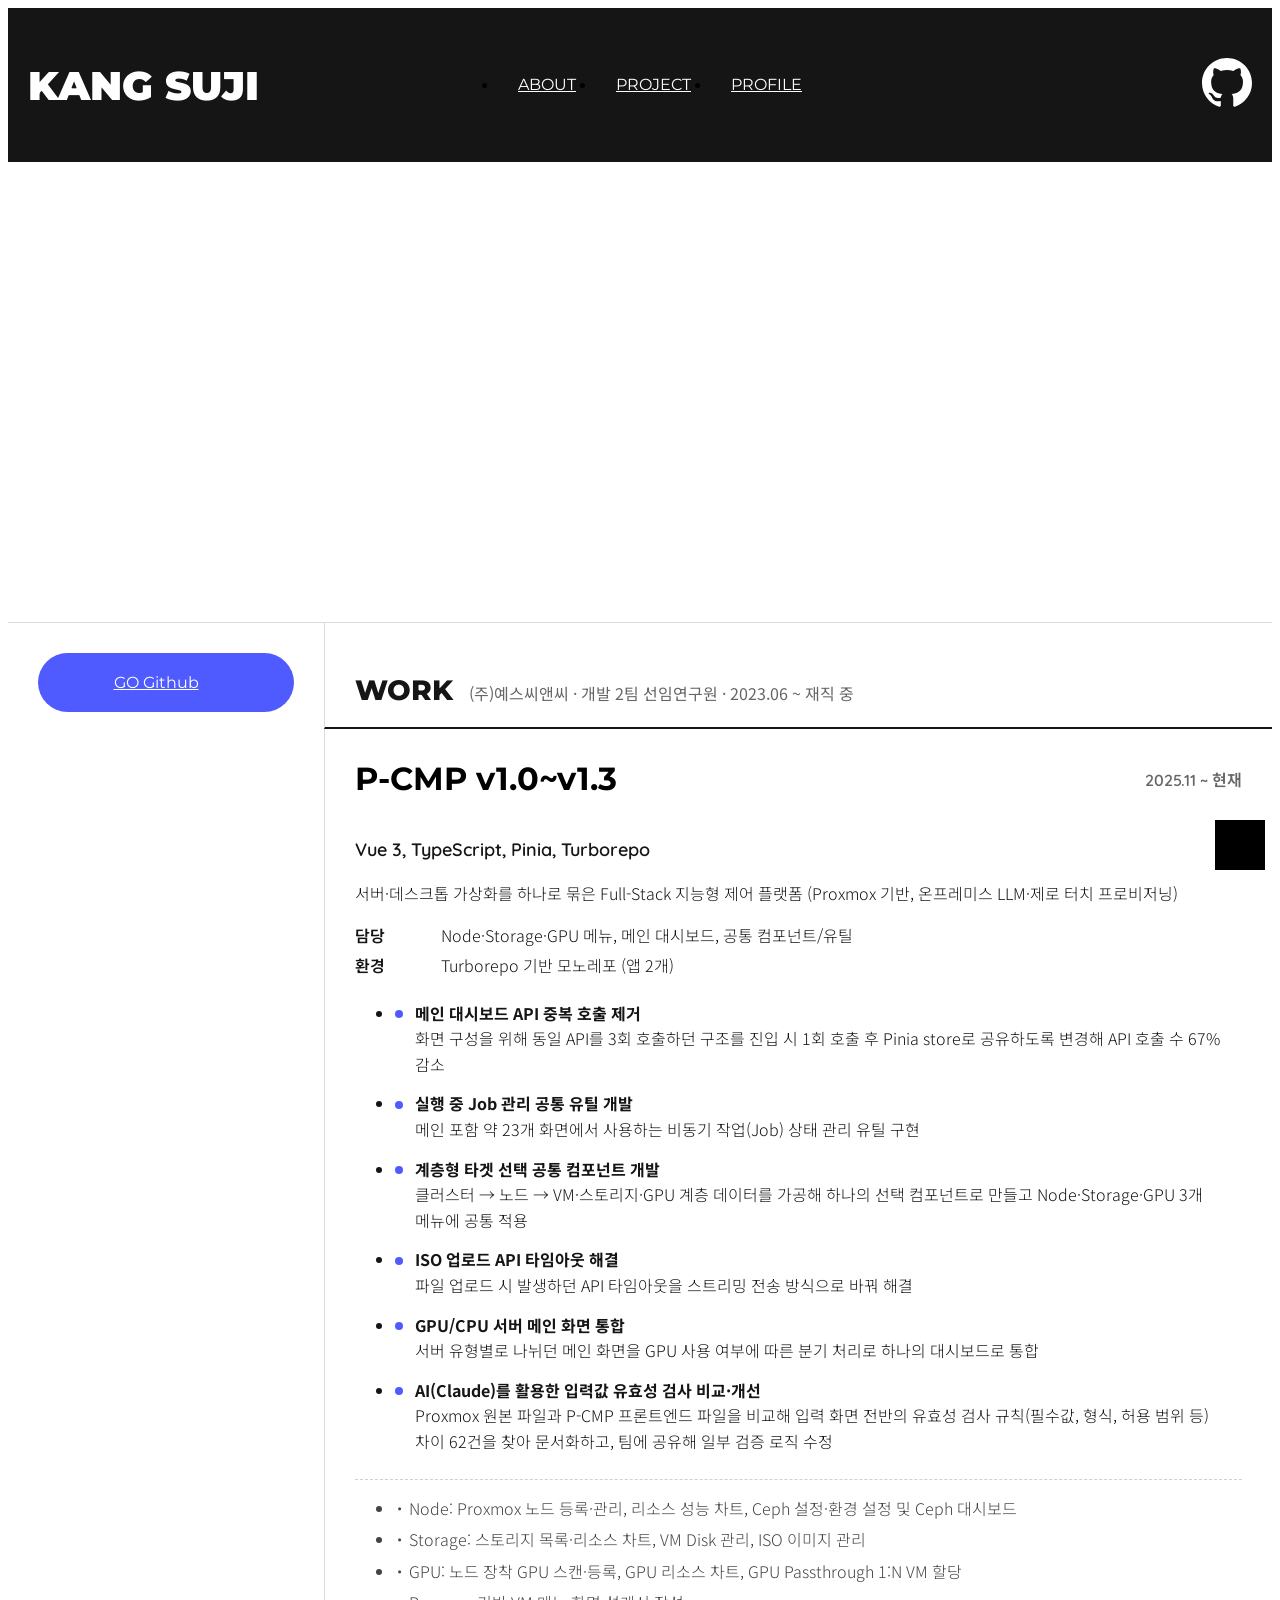
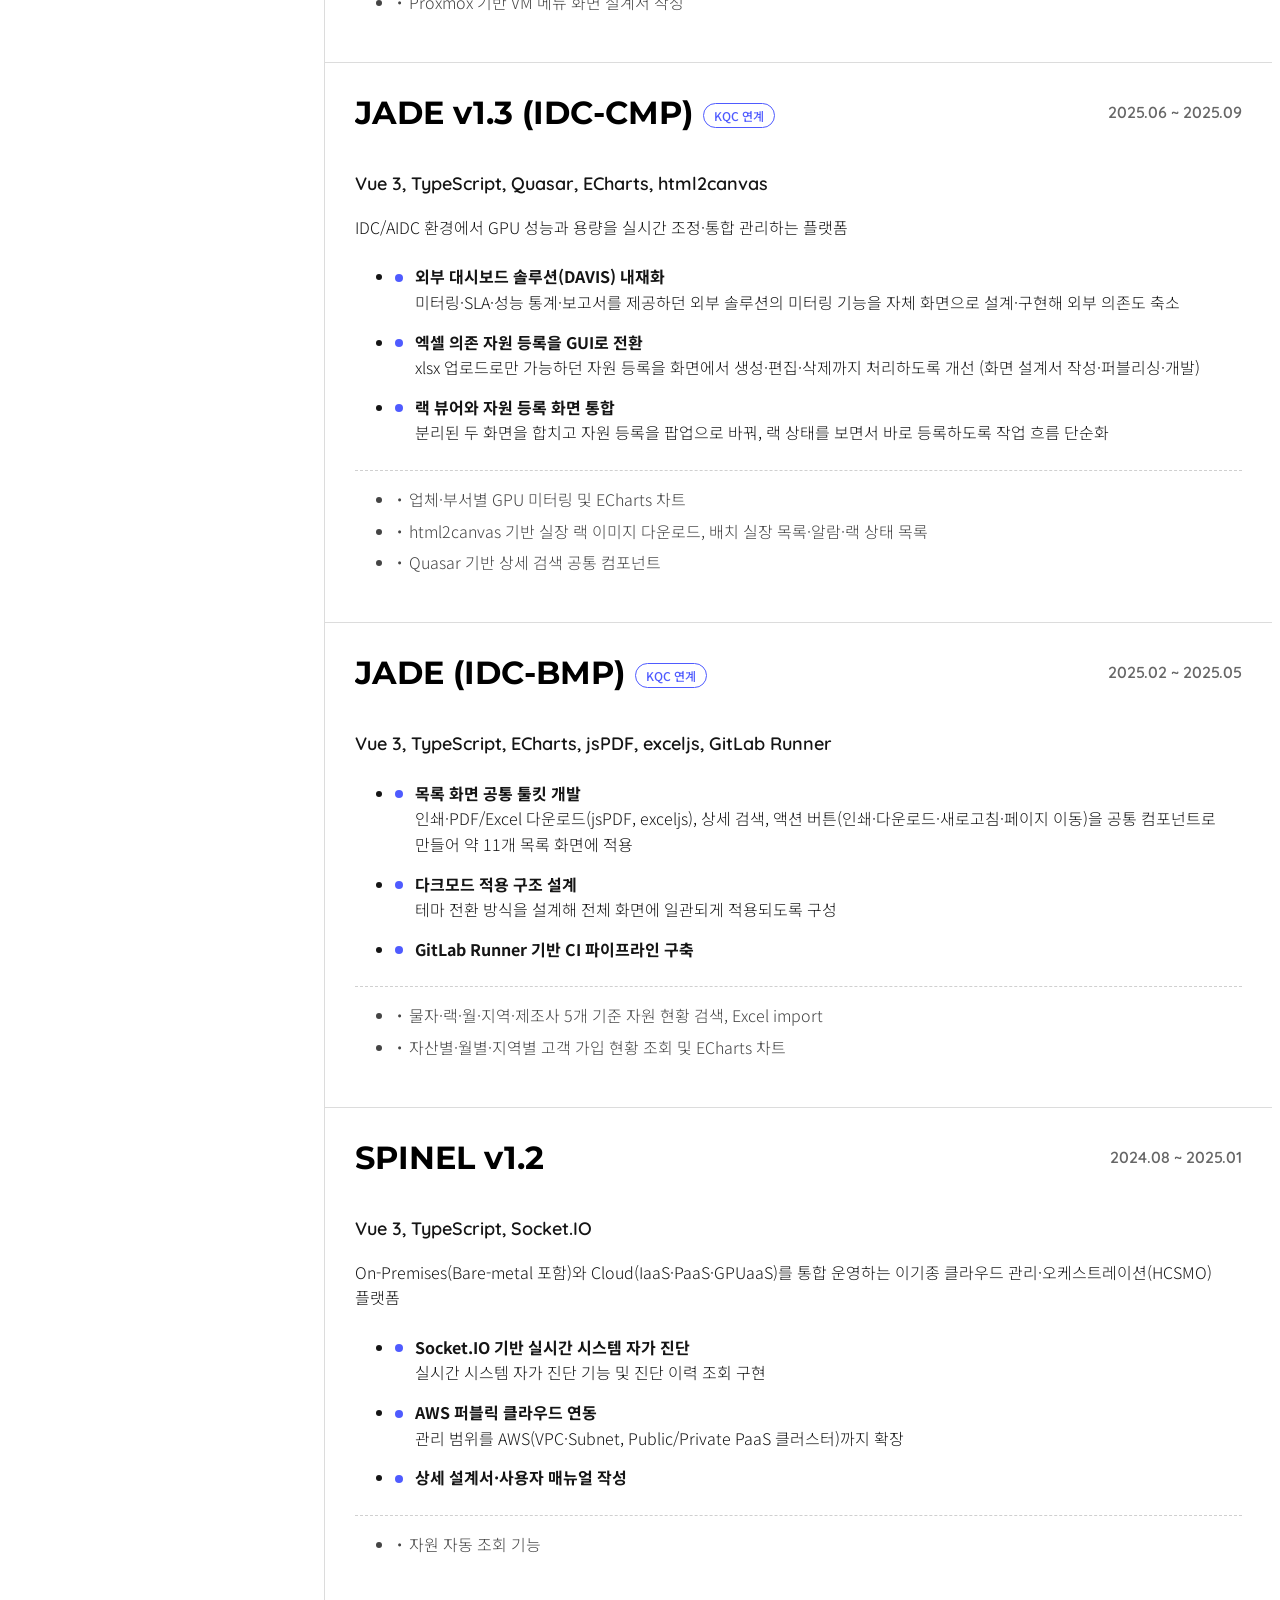
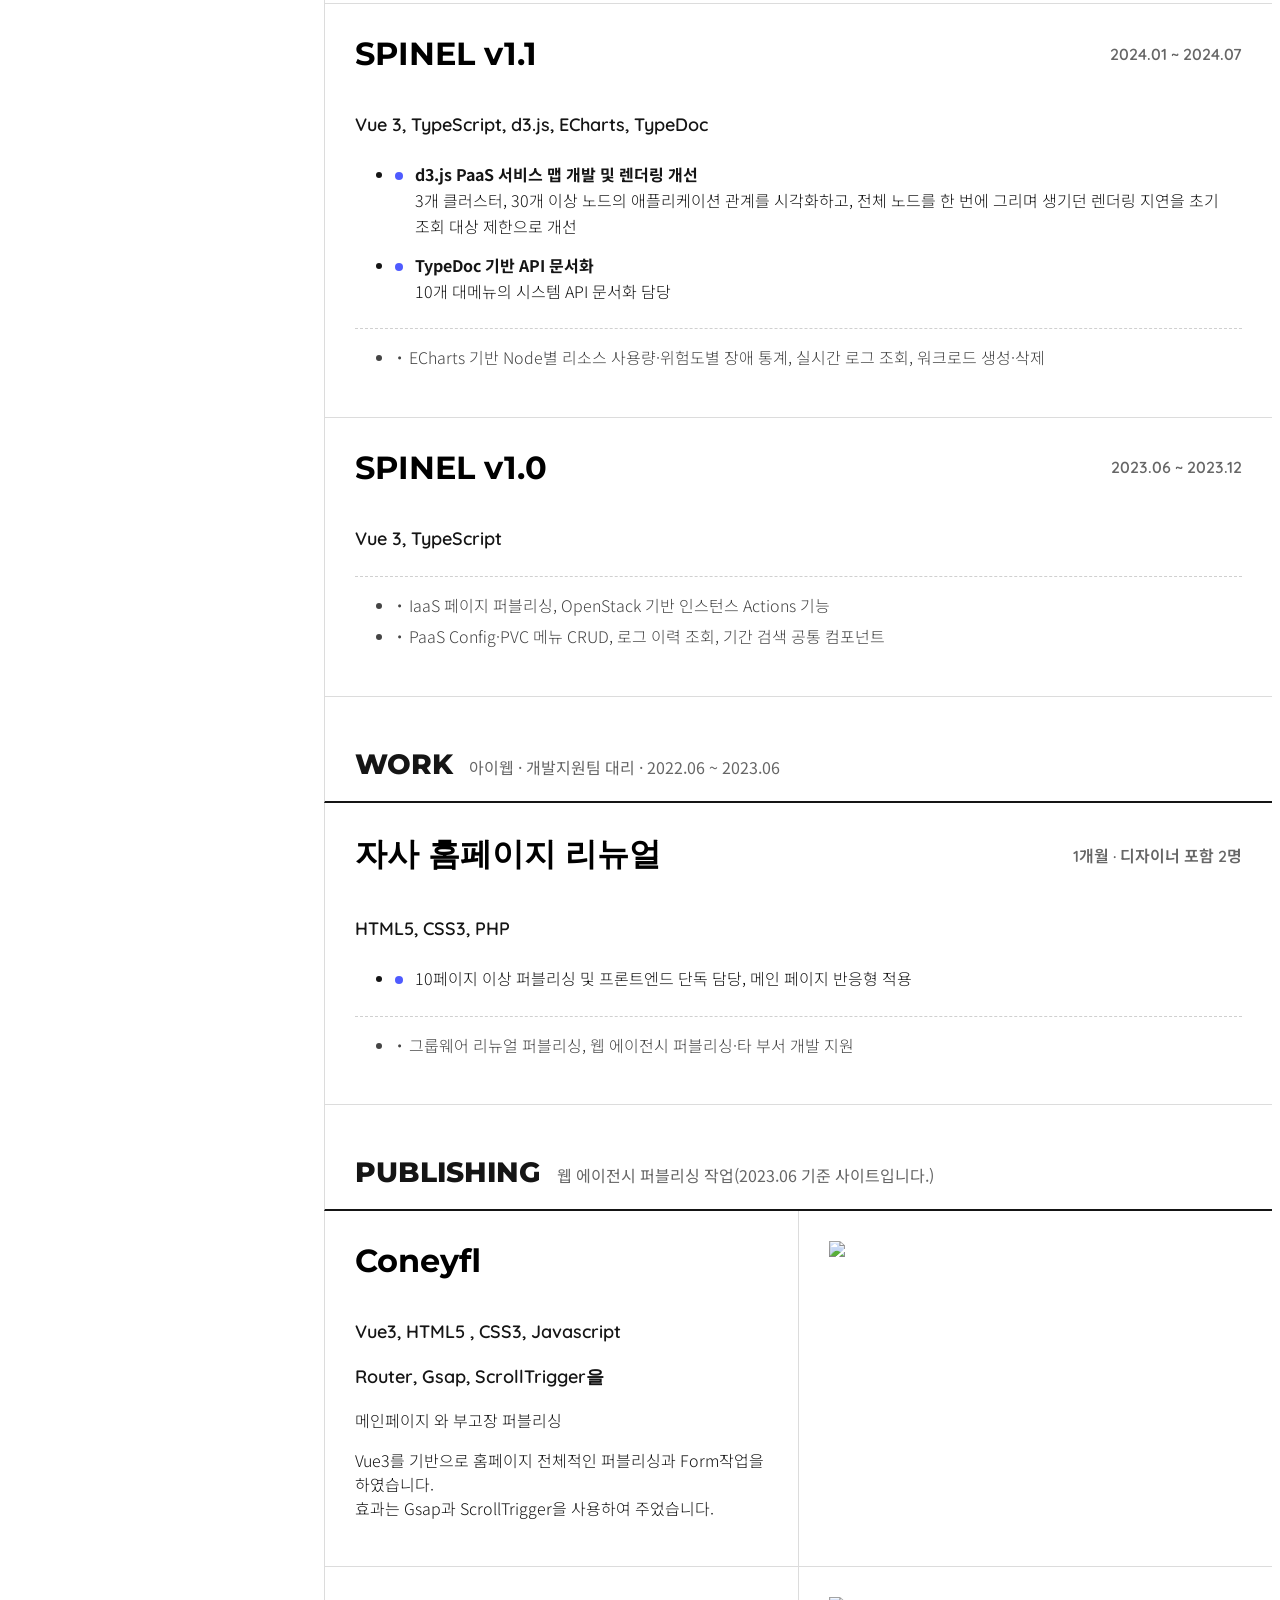
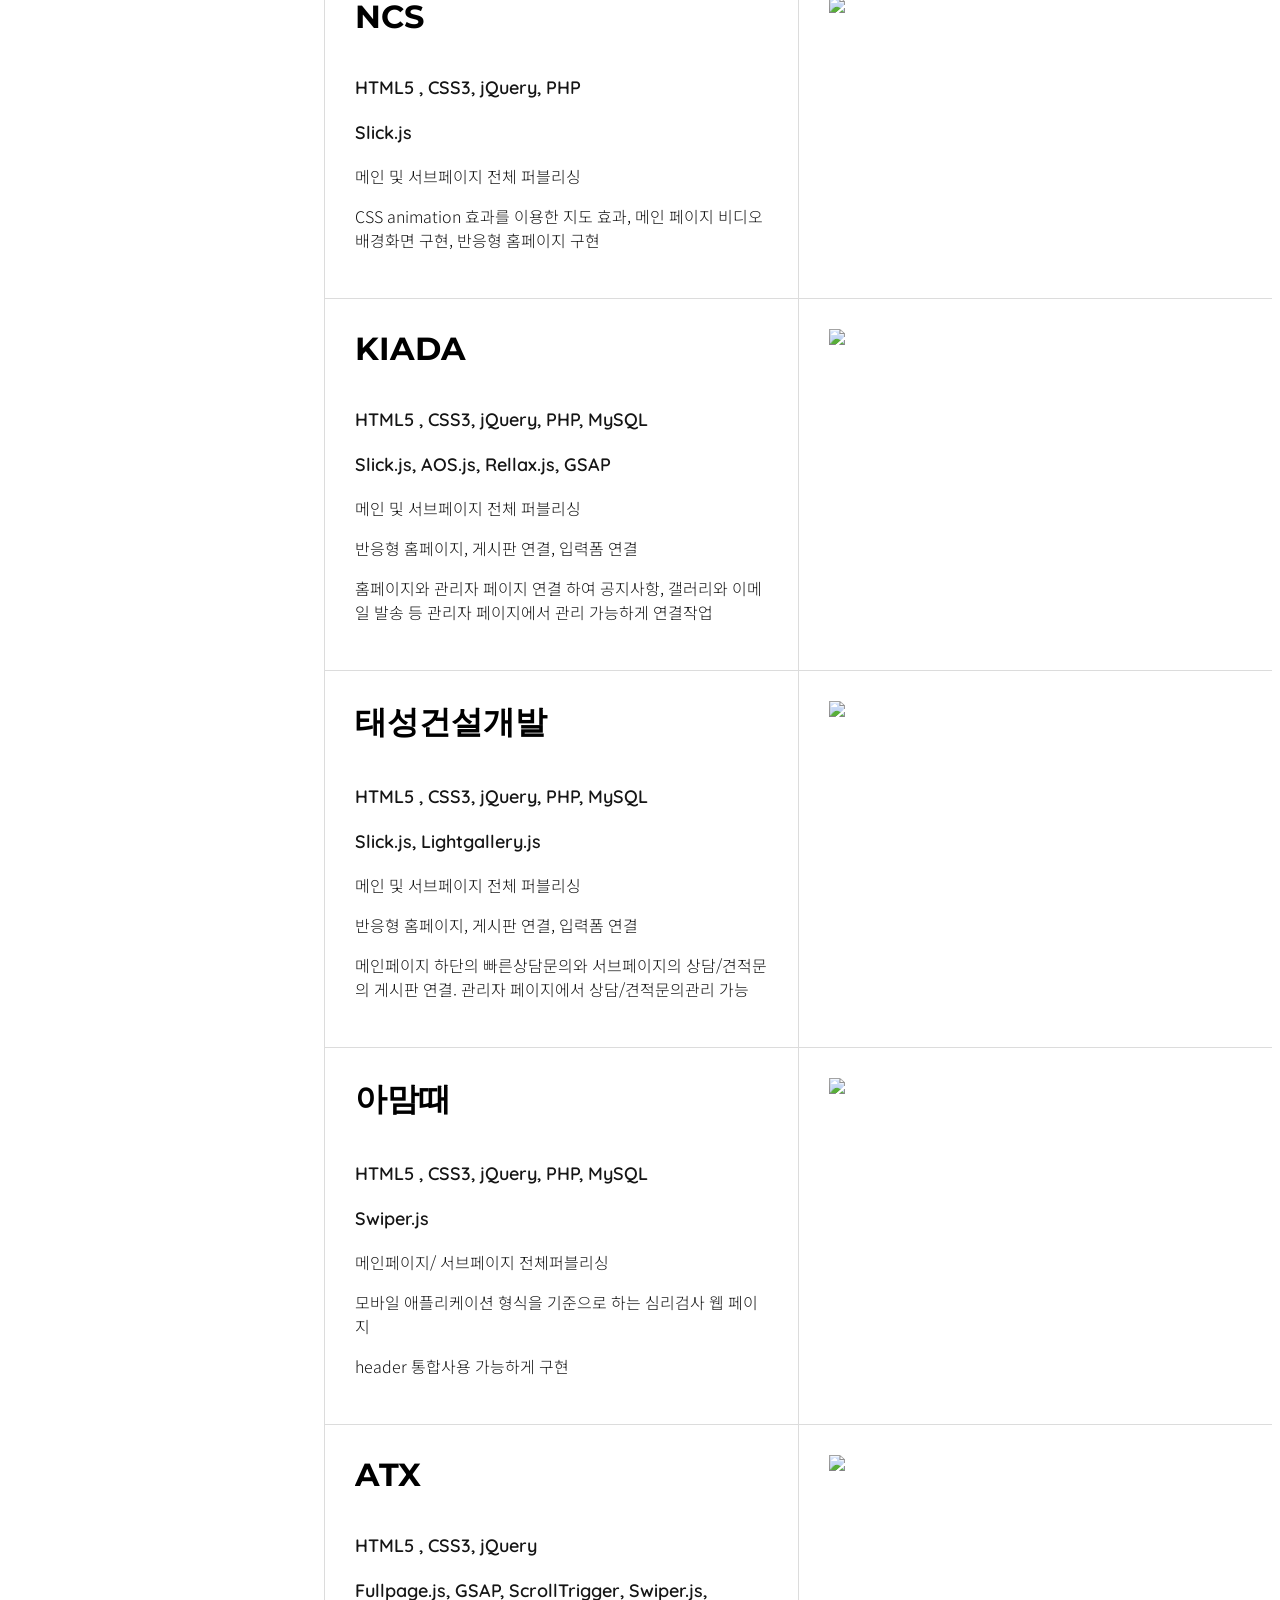
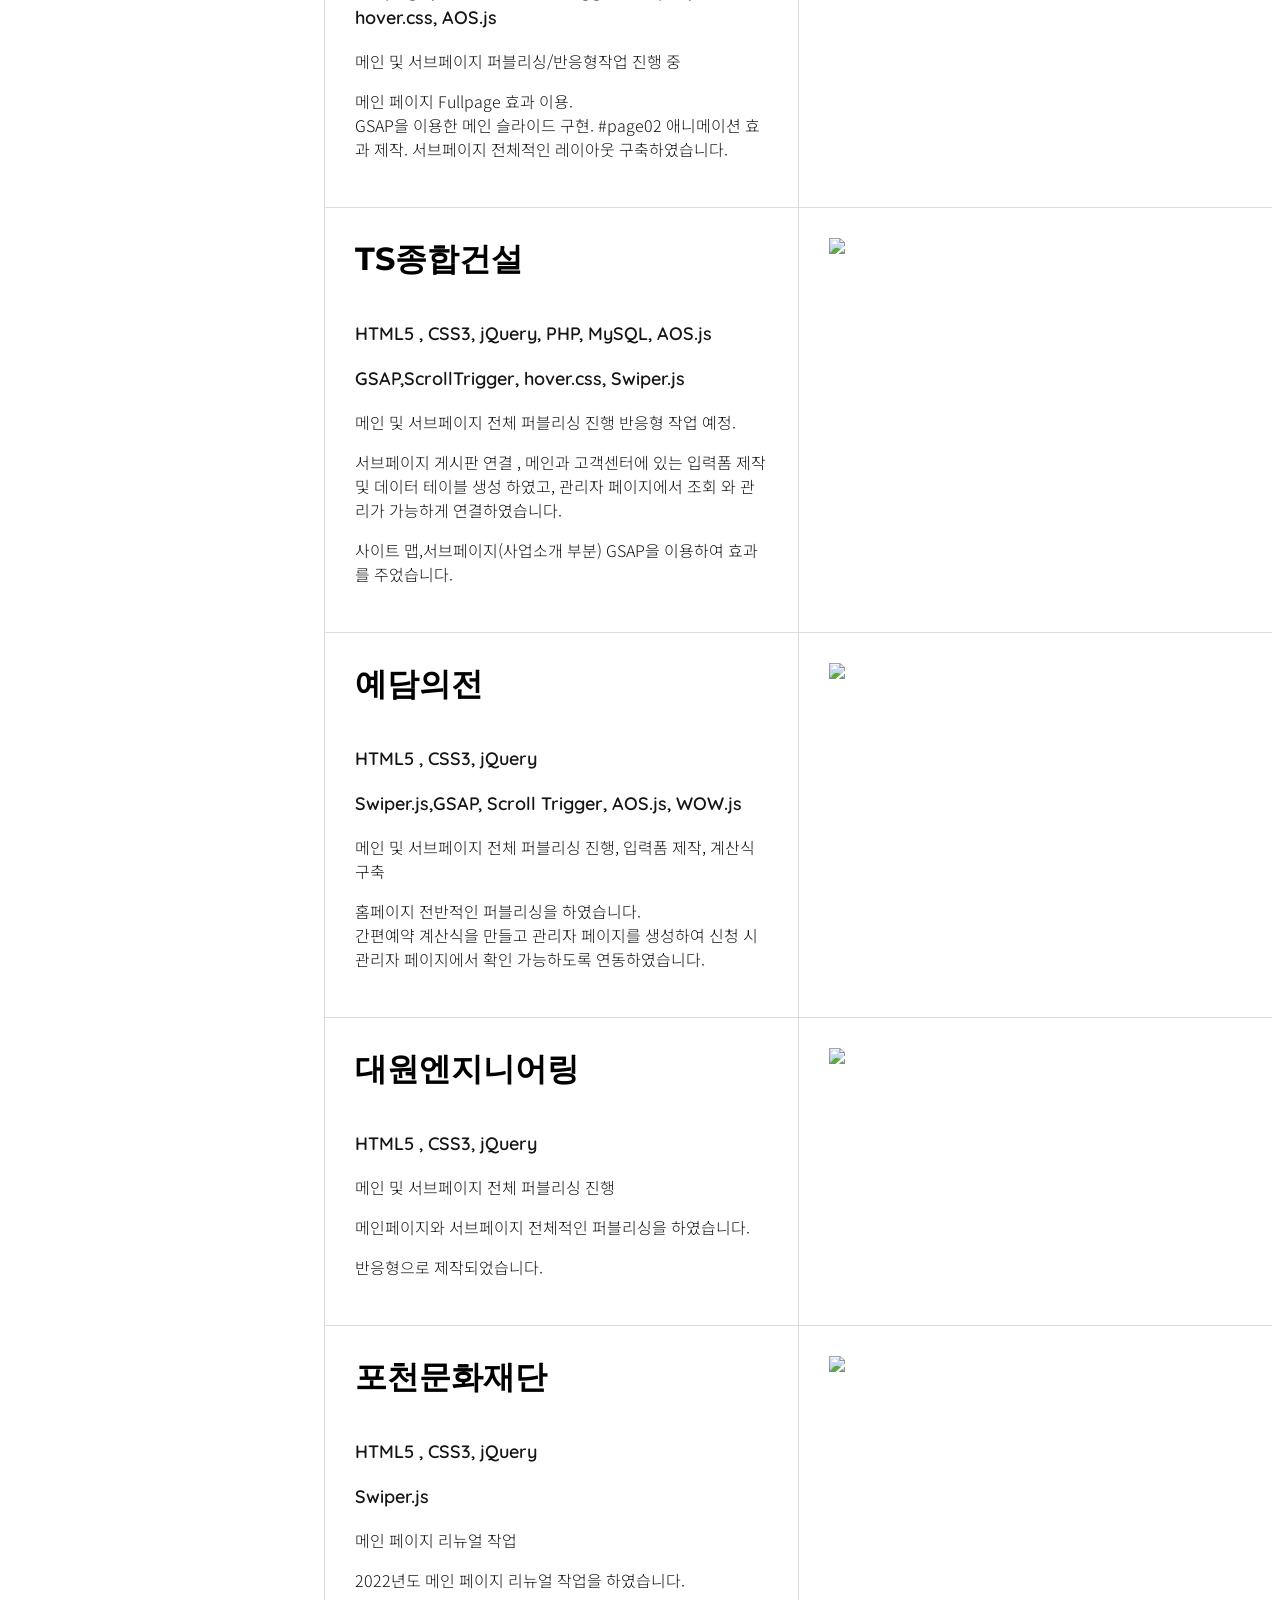
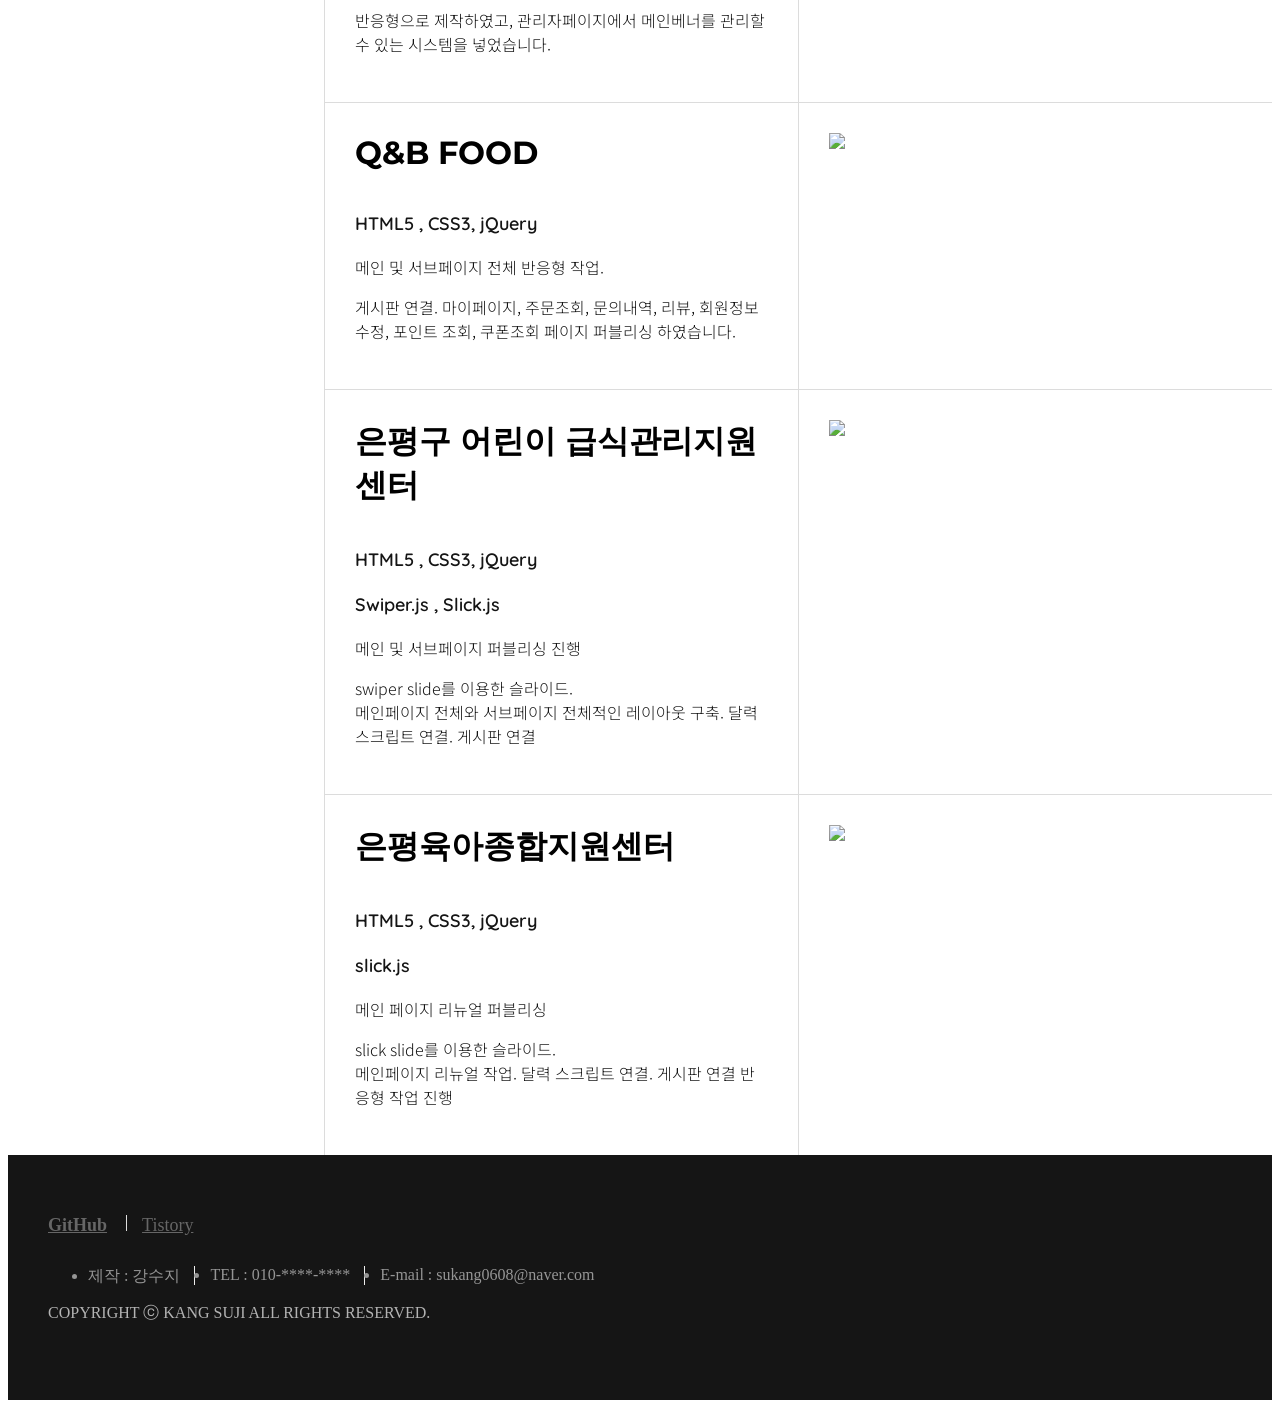
==== commit 4137c4da: "style: 프로필 스타일 변경 fix: 프로젝트 링크 및 스타일 수정" ====
--- a/project.html
+++ b/project.html
@@ -145,8 +145,8 @@
         <div class="project__wrap">
           <div class="left-box">
             <div class="project__box">
-              <a href="" class="go-git__btn"
-                >show code<span class="lnr lnr-location"></span
+              <a href="https://github.com/KangSuji" class="go-git__btn"
+                >GO Github<span class="lnr lnr-location"></span
               ></a>
             </div>
           </div>
@@ -747,146 +747,6 @@
               </div>
               <div class="project__box">
                 <img src="/images/ep-kid.png" />
-              </div>
-            </div>
-
-            <!-- ===== 개인 프로젝트 ===== -->
-            <div class="project__group-title">
-              SIDE
-              <small>개인 학습 프로젝트</small>
-            </div>
-
-            <div class="right-box__inner" id="pro14">
-              <div class="project__box">
-                <div class="project__box-title">
-                  <span class="project__box-title__name">HK NEWS</span>
-                  <a
-                    href="https://beamish-concha-aa339d.netlify.app/news"
-                    target="_blank"
-                    ><img src="/images/arrow-link-ico_black.svg"
-                  /></a>
-                </div>
-                <div class="project__box-content">
-                  <p class="lang-name">Vue2, Vuex, VueRouter</p>
-                  <p>
-                    Hacker News open API를 사용해 News, Aks, Jobs 리스트를
-                    구현했습니다. <br />
-                    router에 id를 이용해 사용자 정보와 ask의 질문내용, 코멘트를
-                    볼수있게 만들었습니다.
-                  </p>
-                </div>
-              </div>
-              <div class="project__box">
-                <img src="/images/hk-news.png" />
-              </div>
-            </div>
-
-            <div class="right-box__inner" id="pro15">
-              <div class="project__box">
-                <div class="project__box-title">
-                  <span class="project__box-title__name">OMDb API</span>
-                  <a
-                    href="https://kangsuji.github.io/vue-movie/"
-                    target="_blank"
-                    ><img src="/images/arrow-link-ico_black.svg"
-                  /></a>
-                </div>
-                <div class="project__box-content">
-                  <p class="lang-name">Vue3, Vuex, VueRouter</p>
-                  <p>
-                    OMDb API의 open API를 이용해서 영화 검색 사이트를
-                    구현했습니다. 영화 선택시 영화의 상세정보를 볼수있게
-                    하였습니다.
-                  </p>
-                </div>
-              </div>
-              <div class="project__box">
-                <img src="/images/omdb-pc.png" />
-              </div>
-            </div>
-
-            <div class="right-box__inner" id="pro16">
-              <div class="project__box">
-                <div class="project__box-title">
-                  <span class="project__box-title__name">STARBUCKS</span>
-                  <a
-                    href="https://elastic-spence-57bbf2.netlify.app/"
-                    target="_blank"
-                    ><img src="/images/arrow-link-ico_black.svg"
-                  /></a>
-                </div>
-                <div class="project__box-content">
-                  <p class="lang-name">HTML, CSS, JavaScript</p>
-                  <p class="lang-name">ScrollMagic, swiper, lodash, GSAP</p>
-                  <p>
-                    CSS와 HTML를 이용해 만든 스타벅스 메인페이지 클론
-                    코딩입니다.
-                  </p>
-                  <p>
-                    main 페이지와 signin 페이지를 구현했습니다. <br />
-                    lodash 와 GSAP을 이용해 뱃지요소를 숨기고 보이게 하였습니다.
-                    swiper를 이용해 수직슬라이드 배너를 만들었습니다.
-                    ScrollMagic을 이용해 스크롤 위치를 계산해 애니메이션 효과를
-                    주었습니다.
-                  </p>
-                </div>
-              </div>
-              <div class="project__box">
-                <img src="/images/star-pc.png" />
-              </div>
-            </div>
-
-            <div class="right-box__inner" id="pro17">
-              <div class="project__box">
-                <div class="project__box-title">
-                  <span class="project__box-title__name">KAKAO TALK</span>
-                  <a
-                    href="https://kangsuji.github.io/izone-talk-2021/"
-                    target="_blank"
-                    ><img src="/images/arrow-link-ico_black.svg"
-                  /></a>
-                </div>
-                <div class="project__box-content">
-                  <p class="lang-name">HTML, CSS, JavaScript</p>
-                  <p class="lang-name"></p>
-                  <p>CSS와 HTML를 이용해 만든 카카오톡 어플 클론 코딩입니다.</p>
-                  <p>
-                    css와 html을 이용해 카카오톡 클론코딩을 하였습니다.<br />media
-                    purey를 사용하여 일정 화면 크기이상은 보이지 않게
-                    설정하였습니다.
-                  </p>
-                </div>
-              </div>
-              <div class="project__box">
-                <img
-                  src="/images/kakao.png"
-                  style="height: 300px; object-fit: contain"
-                />
-              </div>
-            </div>
-
-            <div class="right-box__inner" id="pro18">
-              <div class="project__box">
-                <div class="project__box-title">
-                  <span class="project__box-title__name">PORTFOLIO v.01</span>
-                  <a
-                    href="https://frabjous-bienenstitch-089b8c.netlify.app/"
-                    target="_blank"
-                    ><img src="/images/arrow-link-ico_black.svg"
-                  /></a>
-                </div>
-                <div class="project__box-content">
-                  <p class="lang-name">Vue3, HTML, CSS, JavaScript</p>
-                  <p class="lang-name">ScrollMagic, email.js</p>
-                  <p>2022년도에 제작한 포트폴리오 입니다.</p>
-                  <p>
-                    Vue3를 기반으로 router, ScrollMagic, email.js 등을 사용하여
-                    만들었습니다.
-                  </p>
-                </div>
-              </div>
-              <div class="project__box">
-                <img src="/images/portpolio.png" />
               </div>
             </div>
           </div>
@@ -920,11 +780,6 @@
       <span class="lnr lnr-arrow-up"></span>
     </nav>
     <script>
-      $(".go-git__btn").click(() =>
-        alert(
-          "회사·업체 프로젝트 저장소는 비공개입니다.\n개인 프로젝트는 GitHub에서 확인하실 수 있습니다.",
-        ),
-      );
       $(window).scroll(function () {
         if ($(window).scrollTop() >= $(".right-box").offset().top) {
           $(".go-git__btn").addClass("sticky");
--- a/css/sub.css
+++ b/css/sub.css
@@ -2,7 +2,7 @@
   width: 100%;
   max-width: 1920px;
   margin: 0 auto;
-  padding: 80px 0 150px;
+  padding: 80px 0 0px;
 }
 .project-section {
   width: 100%;
@@ -422,100 +422,210 @@
 /************************
   profile
 ************************/
-.profile__content {
-  width: 100%;
-  padding: 50px 0;
-  border-top: 2px solid #000;
-}
-.profile__tilte,
-.pro2-title {
+/* 섹션: 왼쪽 제목(sticky) + 오른쪽 내용 */
+.resume {
+  display: grid;
+  grid-template-columns: 240px 1fr;
+  gap: 40px;
+  padding: 60px 0;
+  border-top: 2px solid #151515;
+  font-family: "Pretendard-Regular", "Noto Sans KR", sans-serif;
+  color: #151515;
+}
+.resume__head {
+  position: sticky;
+  top: 40px;
+  align-self: start;
+}
+.resume__label {
+  font-family: "Montserrat", sans-serif;
+  font-size: 0.875rem;
+  font-weight: 700;
+  letter-spacing: 0.15em;
+  text-transform: uppercase;
+  color: #4f5bff;
+}
+.resume__title {
+  margin-top: 8px;
   font-size: 2.45rem;
-  font-family: "Pretendard-Regular";
-  font-weight: bold;
-}
-.profile__wrap {
+  font-weight: 700;
+  line-height: 1.2;
+}
+.resume__body {
+  min-width: 0;
+}
+
+/* 항목: 왼쪽 기간 + 오른쪽 상세 */
+.resume-item {
+  display: grid;
+  grid-template-columns: 200px 1fr;
+  gap: 32px;
+  padding: 32px 0;
+  border-bottom: 1px solid #e5e5e5;
+}
+.resume-item:first-child {
+  padding-top: 0;
+}
+.resume-item:last-child {
+  padding-bottom: 0;
+  border-bottom: none;
+}
+.resume-item__period {
+  display: flex;
+  flex-direction: column;
+  align-items: flex-start;
+  gap: 10px;
+}
+.resume-item__date {
+  font-family: "Montserrat", sans-serif;
+  font-size: 1.0625rem;
+  font-weight: 700;
+  white-space: nowrap;
+}
+.resume-item__name {
+  font-size: 1.75rem;
+  font-weight: 700;
+  line-height: 1.3;
+}
+.resume-item__role {
+  margin-top: 6px;
+  font-size: 1.0625rem;
+  line-height: 1.6;
+  color: #555;
+}
+.resume-item__meta {
   display: flex;
   flex-wrap: wrap;
-}
-.profile__row {
-  width: 20%;
-  font-family: "Pretendard-Regular";
-  margin: 20px 0;
-  text-align: center;
-  border-bottom: 1px solid #ddd;
-}
-.full__row {
-  width: 100%;
-}
-.half__row {
-  width: 50%;
-}
-.profile__th {
-  width: 100%;
+  gap: 8px 28px;
+  margin-top: 16px;
+  padding: 14px 18px;
+  border-radius: 10px;
+  background-color: #f5f5f7;
+  line-height: 1.6;
+}
+.resume-item__meta > div {
+  display: flex;
+  gap: 10px;
+}
+.resume-item__meta dt {
+  font-weight: 700;
+  white-space: nowrap;
+}
+.resume-item__meta dd {
+  color: #444;
+}
+.resume-item__list {
+  display: flex;
+  flex-direction: column;
+  gap: 8px;
+  margin-top: 18px;
+}
+.resume-item__list li {
+  position: relative;
+  padding-left: 16px;
+  font-size: 1.0625rem;
+  line-height: 1.65;
+  color: #222;
+}
+.resume-item__list li::before {
+  content: "";
+  position: absolute;
+  left: 0;
+  top: 0.7em;
+  width: 6px;
+  height: 6px;
+  border-radius: 50%;
+  background-color: #151515;
+}
+.resume-item--current .resume-item__list li::before {
+  background-color: #4f5bff;
+}
+.resume-item__tags {
+  display: flex;
+  flex-wrap: wrap;
+  gap: 8px;
+  margin-top: 16px;
+}
+.resume-item__tags li {
+  padding: 6px 12px;
+  border-radius: 8px;
+  background-color: #f5f5f7;
+  font-size: 0.9375rem;
+  color: #444;
+}
+.resume-item__badges {
+  display: flex;
+  flex-wrap: wrap;
+  gap: 8px;
+  margin-top: 12px;
+}
+.resume-badge {
+  display: inline-block;
+  padding: 4px 12px;
+  border: 1px solid #151515;
+  border-radius: 50vw;
+  font-size: 0.8125rem;
   font-weight: 600;
-  margin-bottom: 10px;
-  padding: 20px 0;
-  background-color: #ddd;
-}
-.profile__td {
-  padding: 10px 15px 20px;
-  box-sizing: border-box;
-}
-.txt-left {
-  text-align: left;
-}
-.profile__td ul li {
-  display: flex;
-  align-items: flex-start;
-  gap: 5px;
-  line-height: 1.2;
-}
-.profile__td ul li::before {
-  content: "";
-  display: block;
-  width: 4px;
-  height: 4px;
-  border-radius: 100%;
-  background-color: #151515;
-  flex-shrink: 0;
-  margin-top: 7px;
-}
-.profile__wrap2 .profile__row {
-  width: 16.666%;
-}
-.profile__wrap3 .profile__row {
-  width: 25%;
-}
-.profile__wrap2 {
-  width: 100%;
-}
-.pro-wrap2__inner {
-  width: 100%;
-  max-width: 1550px;
-  margin: 0 auto;
-}
-.pro2__content {
-  margin: 50px 0;
-}
-.pro__subtitle {
+  line-height: 1.4;
+  white-space: nowrap;
+}
+.resume-badge--accent {
+  border-color: #4f5bff;
+  background-color: #4f5bff;
+  color: #fff;
+}
+.resume-badge--muted {
+  border-color: #ccc;
+  color: #777;
+}
+
+/* 자기소개 */
+.intro__lead {
   font-size: 1.75rem;
-  font-weight: bold;
-  margin-bottom: 20px;
-}
-.pro__subtext {
-  width: 100%;
-  padding: 0 15px;
-  box-sizing: border-box;
+  font-weight: 700;
   line-height: 1.5;
-  word-break: keep-all;
-  font-family: "Noto Sans KR", sans-serif;
-}
-.pro__subtext .sub__title {
-  display: block;
-  margin-bottom: 10px;
-  font-weight: bold;
-  font-family: "Pretendard-Regular";
-}
-.pro__subtext + .pro__subtext {
-  margin-top: 30px;
-}
+}
+.intro__lead strong {
+  color: #4f5bff;
+}
+.intro__cards {
+  display: grid;
+  grid-template-columns: repeat(3, 1fr);
+  gap: 20px;
+  margin-top: 32px;
+}
+.intro-card {
+  padding: 28px;
+  border: 1px solid #e5e5e5;
+  border-radius: 16px;
+  transition: border-color 0.3s ease, transform 0.3s ease;
+}
+.intro-card:hover {
+  border-color: #151515;
+  transform: translateY(-4px);
+}
+.intro-card__num {
+  font-family: "Montserrat", sans-serif;
+  font-size: 0.875rem;
+  font-weight: 700;
+  color: #4f5bff;
+}
+.intro-card__title {
+  margin: 10px 0 12px;
+  font-size: 1.25rem;
+  font-weight: 700;
+  line-height: 1.4;
+}
+.intro-card p {
+  line-height: 1.75;
+  color: #444;
+}
+.intro__closing {
+  margin-top: 32px;
+  padding: 24px 28px;
+  border-left: 4px solid #4f5bff;
+  border-radius: 0 12px 12px 0;
+  background-color: #f5f5f7;
+  font-size: 1.0625rem;
+  line-height: 1.8;
+}
--- a/css/responsive.css
+++ b/css/responsive.css
@@ -4,9 +4,9 @@
     padding: 0 15px;
     box-sizing: border-box;
   }
-  .profile__content {
-    padding: 50px 15px;
-    box-sizing: border-box;
+  .resume {
+    padding-left: 15px;
+    padding-right: 15px;
   }
 }
 @media (max-width: 1280px) {
@@ -20,6 +20,16 @@
 @media (max-width: 1024px) {
   .logo-wrap .logo {
     font-size: 2rem;
+  }
+  .resume {
+    grid-template-columns: 1fr;
+    gap: 28px;
+  }
+  .resume__head {
+    position: static;
+  }
+  .intro__cards {
+    grid-template-columns: 1fr;
   }
 }
 @media (max-width: 900px) {
@@ -287,26 +297,37 @@
   .profile__section {
     padding-bottom: 50px;
   }
-  .profile__wrap {
+  .resume {
+    padding-top: 40px;
+    padding-bottom: 40px;
+  }
+  .resume__title {
+    font-size: 2rem;
+  }
+  .resume-item {
+    grid-template-columns: 1fr;
+    gap: 12px;
+    padding: 24px 0;
+  }
+  .resume-item__period {
+    flex-direction: row;
+    flex-wrap: wrap;
+    align-items: center;
+  }
+  .resume-item__name {
+    font-size: 1.5rem;
+  }
+  .resume-item__meta {
     flex-direction: column;
   }
-  .profile__row,
-  .profile__wrap2 .profile__row,
-  .profile__wrap3 .profile__row {
-    width: 100%;
-    margin: 0;
-  }
-  .profile__tilte,
-  .pro2-title,
-  .pro__subtitle,
-  .pro__subtext .sub__title {
-    text-align: center;
-  }
-  .pro2__content {
-    margin-top: 30px;
-  }
-  .profile__content {
-    padding-bottom: 30px;
+  .intro__lead {
+    font-size: 1.375rem;
+  }
+  .intro-card {
+    padding: 22px;
+  }
+  .intro__closing {
+    padding: 20px;
   }
   .home-main-section01 {
     padding: 120px 0 60px;
